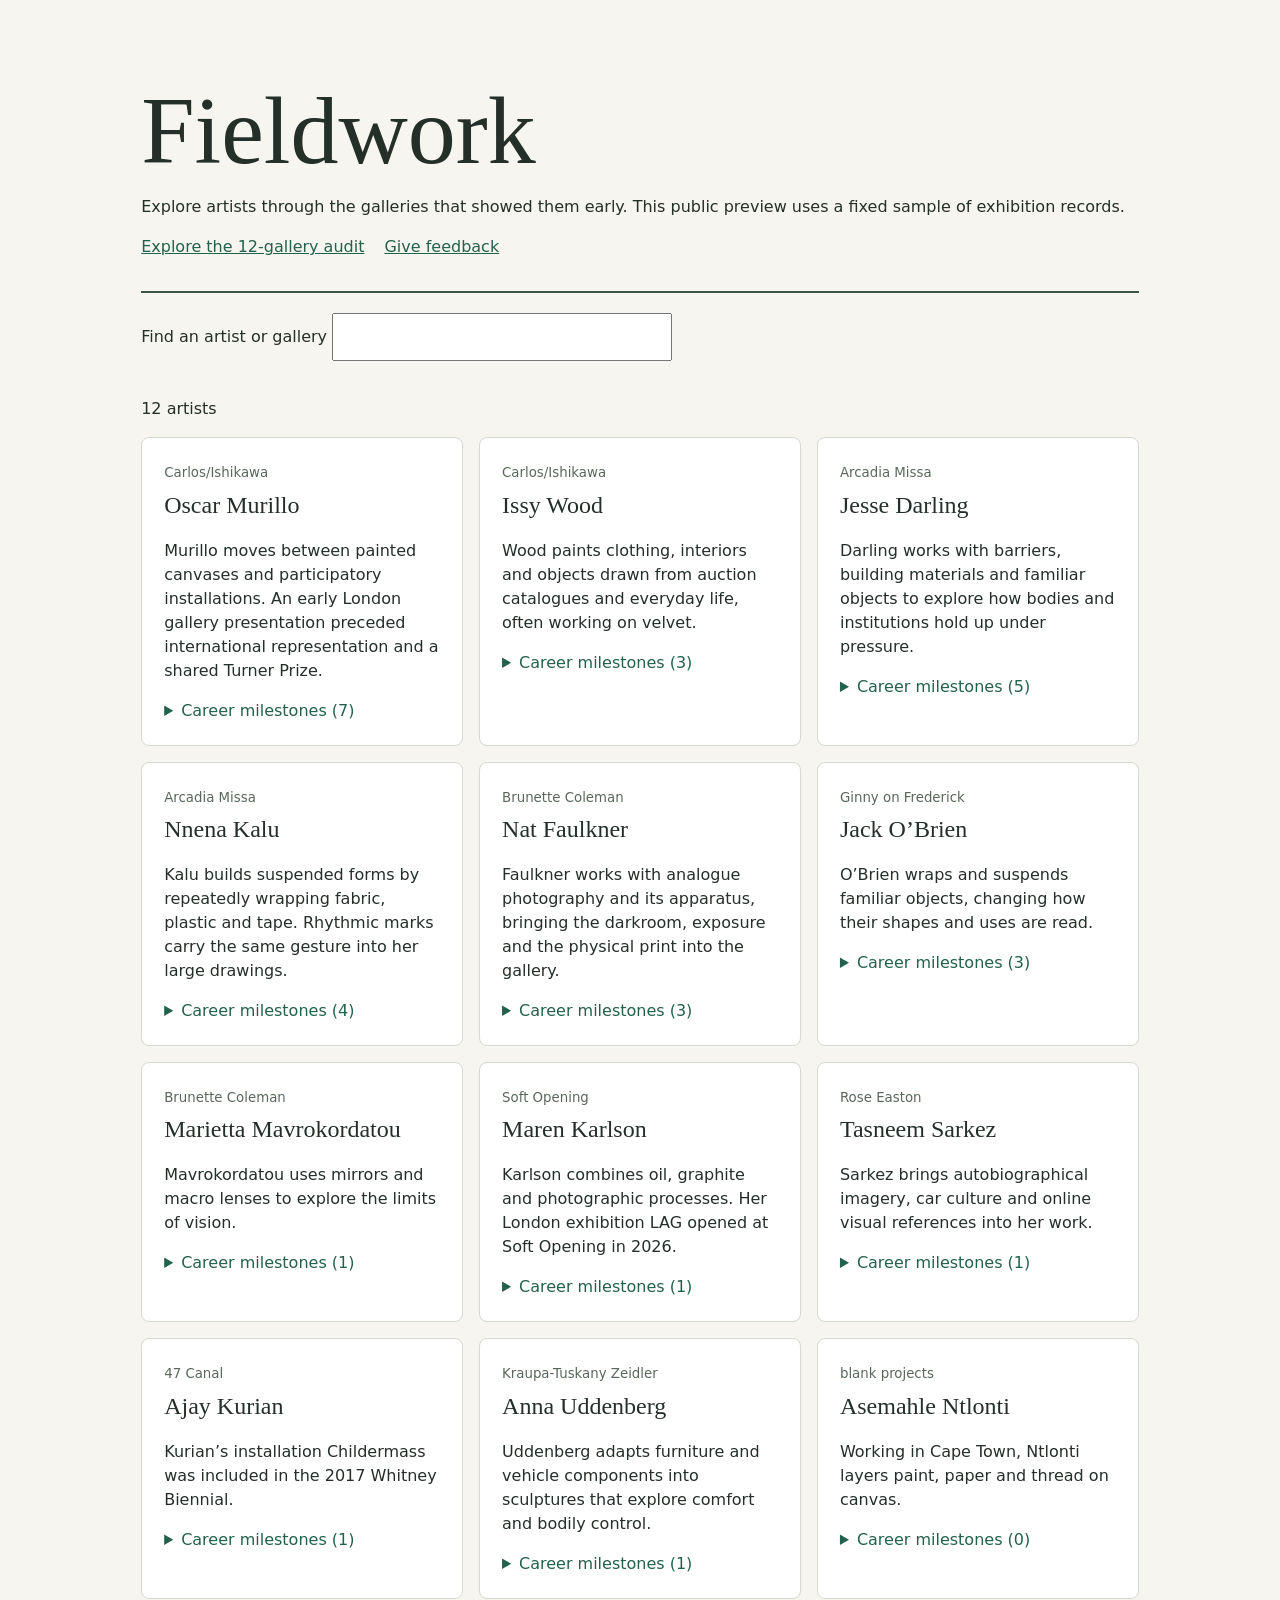
==== index.html @ 2e1e50f1 "Publish sample artist dashboard and gallery audit" ====
<!doctype html><html lang="en"><meta charset="utf-8"><meta name="viewport" content="width=device-width,initial-scale=1"><title>Fieldwork · Artist discovery preview</title><style>*{box-sizing:border-box}body{margin:0;background:#f7f5ef;color:#252f29;font:16px/1.5 system-ui}main{max-width:1100px;margin:auto;padding:4vw}header{padding:32px 0;border-bottom:2px solid #385747}h1,h2{font-family:Georgia,serif;font-weight:500}h1{font-size:clamp(3rem,8vw,6rem);margin:0;line-height:1}h2{margin:.1em 0}nav{display:flex;flex-wrap:wrap;gap:20px}a,summary{color:#22614d}summary{cursor:pointer}section{display:grid;grid-template-columns:repeat(auto-fit,minmax(min(100%,290px),1fr));gap:16px}article{background:white;padding:22px;border:1px solid #d5dad1;border-radius:8px}small{color:#59685b}input{padding:10px;width:min(100%,340px);font:inherit;margin:20px 0}li{margin-bottom:8px}ul{padding-left:20px}</style><main><header><h1>Fieldwork</h1><p>Explore artists through the galleries that showed them early. This public preview uses a fixed sample of exhibition records.</p><nav><a href="gallery-programmes-2018-2020.html">Explore the 12-gallery audit</a><a href="https://github.com/mtjdotcom/fieldwork-demo/issues/new">Give feedback</a></nav></header><label>Find an artist or gallery <input type="search" id="query"></label><p id="count" aria-live="polite"></p><section><article><small>Carlos/Ishikawa</small><h2>Oscar Murillo</h2><p>Murillo moves between painted canvases and participatory installations. An early London gallery presentation preceded international representation and a shared Turner Prize.</p><details><summary>Career milestones (7)</summary><ul><li>2011 · <a href="https://www.carlosishikawa.com/artists/oscarmurillo/">An early show at Carlos/Ishikawa</a></li><li>2013-09 · <a href="https://www.davidzwirner.com/exhibitions/2014/mercantile-novel/press-release">Joins David Zwirner</a></li><li>2013-09-20 · <a href="https://www.southlondongallery.org/exhibitions/oscar-murillo/">Solo exhibition at South London Gallery</a></li><li>2014-04-24 · <a href="https://www.davidzwirner.com/exhibitions/2014/mercantile-novel/press-release">A Mercantile Novel</a></li><li>2019 · <a href="https://www.davidzwirner.com/artists/oscar-murillo">Shares the Turner Prize</a></li><li>2024-07-20 · <a href="https://www.davidzwirner.com/artists/oscar-murillo">The flooded garden at Tate Modern</a></li><li>2026-10-19 · <a href="https://www.davidzwirner.com/exhibitions/2026/oscar-murillo-unfinished-thinking-paintings-and-social-maps">Unfinished thinking opens in Paris</a></li></ul></details></article><article><small>Carlos/Ishikawa</small><h2>Issy Wood</h2><p>Wood paints clothing, interiors and objects drawn from auction catalogues and everyday life, often working on velvet.</p><details><summary>Career milestones (3)</summary><ul><li>2017-11-16 · <a href="https://www.carlosishikawa.com/artists/issywood/">When You I Feel</a></li><li>2019-06-29 · <a href="https://goldsmithscca.art/exhibition/issy-wood/">All The Rage at Goldsmiths CCA</a></li><li>2023-10-18 · <a href="https://www.lafayetteanticipations.com/en/exposition/issy-wood">Study For No at Lafayette Anticipations</a></li></ul></details></article><article><small>Arcadia Missa</small><h2>Jesse Darling</h2><p>Darling works with barriers, building materials and familiar objects to explore how bodies and institutions hold up under pressure.</p><details><summary>Career milestones (5)</summary><ul><li>2012 · <a href="https://arcadiamissa.com/jesse-darling/">Stockholm Syndrome and Other System Failures</a></li><li>2016 · <a href="https://arcadiamissa.com/jesse-darling/">The Great Near</a></li><li>2018 · <a href="https://arcadiamissa.com/jesse-darling/">The Ballad of Saint Jerome at Tate Britain</a></li><li>2023-12-05 · <a href="https://www.tate.org.uk/press/press-releases/turner-prize-2023-winner">Wins the Turner Prize</a></li><li>2024-09-07 · <a href="https://arcadiamissa.com/jesse-darling-on-our-knees/">On Our Knees</a></li></ul></details></article><article><small>Arcadia Missa</small><h2>Nnena Kalu</h2><p>Kalu builds suspended forms by repeatedly wrapping fabric, plastic and tape. Rhythmic marks carry the same gesture into her large drawings.</p><details><summary>Career milestones (4)</summary><ul><li>2024-04-25 · <a href="https://actionspace.org/exhibition/nnena-kalu-nnena-kalu-at-arcadia-missa/">First London commercial solo show</a></li><li>2024-09-08 · <a href="https://www.tate.org.uk/press/press-releases/nnena-kalu-wins-turner-prize-2025">Hanging sculptures at Manifesta 15</a></li><li>2025-05-08 · <a href="https://actionspace.org/news/nnena-kalu-is-represented-by-arcadia-missa-gallery/">Arcadia Missa announces representation</a></li><li>2025-12-09 · <a href="https://www.tate.org.uk/press/press-releases/nnena-kalu-wins-turner-prize-2025">Wins the Turner Prize</a></li></ul></details></article><article><small>Brunette Coleman</small><h2>Nat Faulkner</h2><p>Faulkner works with analogue photography and its apparatus, bringing the darkroom, exposure and the physical print into the gallery.</p><details><summary>Career milestones (3)</summary><ul><li>2024-07-13 · <a href="https://www.brunettecoleman.com/exhibitions/past">Albedo at Brunette Coleman</a></li><li>2024-10-09 · <a href="https://www.frieze.com/article/nat-faulkner-camden-art-centre-emerging-artist-prize-frieze-london-2024">Camden Art Centre Emerging Artist Prize</a></li><li>2026-01-16 · <a href="https://camdenartcentre.org/whats-on/nat-faulkner">Strong water at Camden Art Centre</a></li></ul></details></article><article><small>Ginny on Frederick</small><h2>Jack O’Brien</h2><p>O’Brien wraps and suspends familiar objects, changing how their shapes and uses are read.</p><details><summary>Career milestones (3)</summary><ul><li>2021 · <a href="https://camdenartcentre.org/whats-on/jack-obrien">Waiting For The Sun To Kill Me</a></li><li>2023-10-11 · <a href="https://www.frieze.com/article/jack-obrien-wins-2023-camden-art-centre-emerging-artist-prize-frieze-london">Camden Art Centre Emerging Artist Prize</a></li><li>2024-10-04 · <a href="https://camdenartcentre.org/whats-on/jack-obrien">The Reward at Camden Art Centre</a></li></ul></details></article><article><small>Brunette Coleman</small><h2>Marietta Mavrokordatou</h2><p>Mavrokordatou uses mirrors and macro lenses to explore the limits of vision.</p><details><summary>Career milestones (1)</summary><ul><li>2026-09-25 · <a href="https://www.brunettecoleman.com/artists/marietta-mavrokordatou">Trip at Brunette Coleman</a></li></ul></details></article><article><small>Soft Opening</small><h2>Maren Karlson</h2><p>Karlson combines oil, graphite and photographic processes. Her London exhibition LAG opened at Soft Opening in 2026.</p><details><summary>Career milestones (1)</summary><ul><li>2026-09-11 · <a href="https://softopening.london/exhibitions">LAG at Soft Opening</a></li></ul></details></article><article><small>Rose Easton</small><h2>Tasneem Sarkez</h2><p>Sarkez brings autobiographical imagery, car culture and online visual references into her work.</p><details><summary>Career milestones (1)</summary><ul><li>2025 · <a href="https://www.roseeaston.com/artists/tasneem-sarkez">White-Knuckle in London</a></li></ul></details></article><article><small>47 Canal</small><h2>Ajay Kurian</h2><p>Kurian’s installation Childermass was included in the 2017 Whitney Biennial.</p><details><summary>Career milestones (1)</summary><ul><li>2017-03-17 · <a href="https://whitney.org/exhibitions/2017-biennial">Childermass at the Whitney Biennial</a></li></ul></details></article><article><small>Kraupa-Tuskany Zeidler</small><h2>Anna Uddenberg</h2><p>Uddenberg adapts furniture and vehicle components into sculptures that explore comfort and bodily control.</p><details><summary>Career milestones (1)</summary><ul><li>2021-04-30 · <a href="https://www.k-t-z.com/artists/39-anna-uddenberg/">BIG BABY in Berlin</a></li></ul></details></article><article><small>blank projects</small><h2>Asemahle Ntlonti</h2><p>Working in Cape Town, Ntlonti layers paint, paper and thread on canvas.</p><details><summary>Career milestones (0)</summary><ul></ul></details></article></section></main><script>const query=document.querySelector('#query');function filter(){let n=0;for(const card of document.querySelectorAll('article')){card.hidden=![...card.querySelectorAll('small,h2')].some(x=>x.textContent.toLowerCase().includes(query.value.trim().toLowerCase()));if(!card.hidden)n++}document.querySelector('#count').textContent=n+' artists'}query.oninput=filter;filter()</script></html>
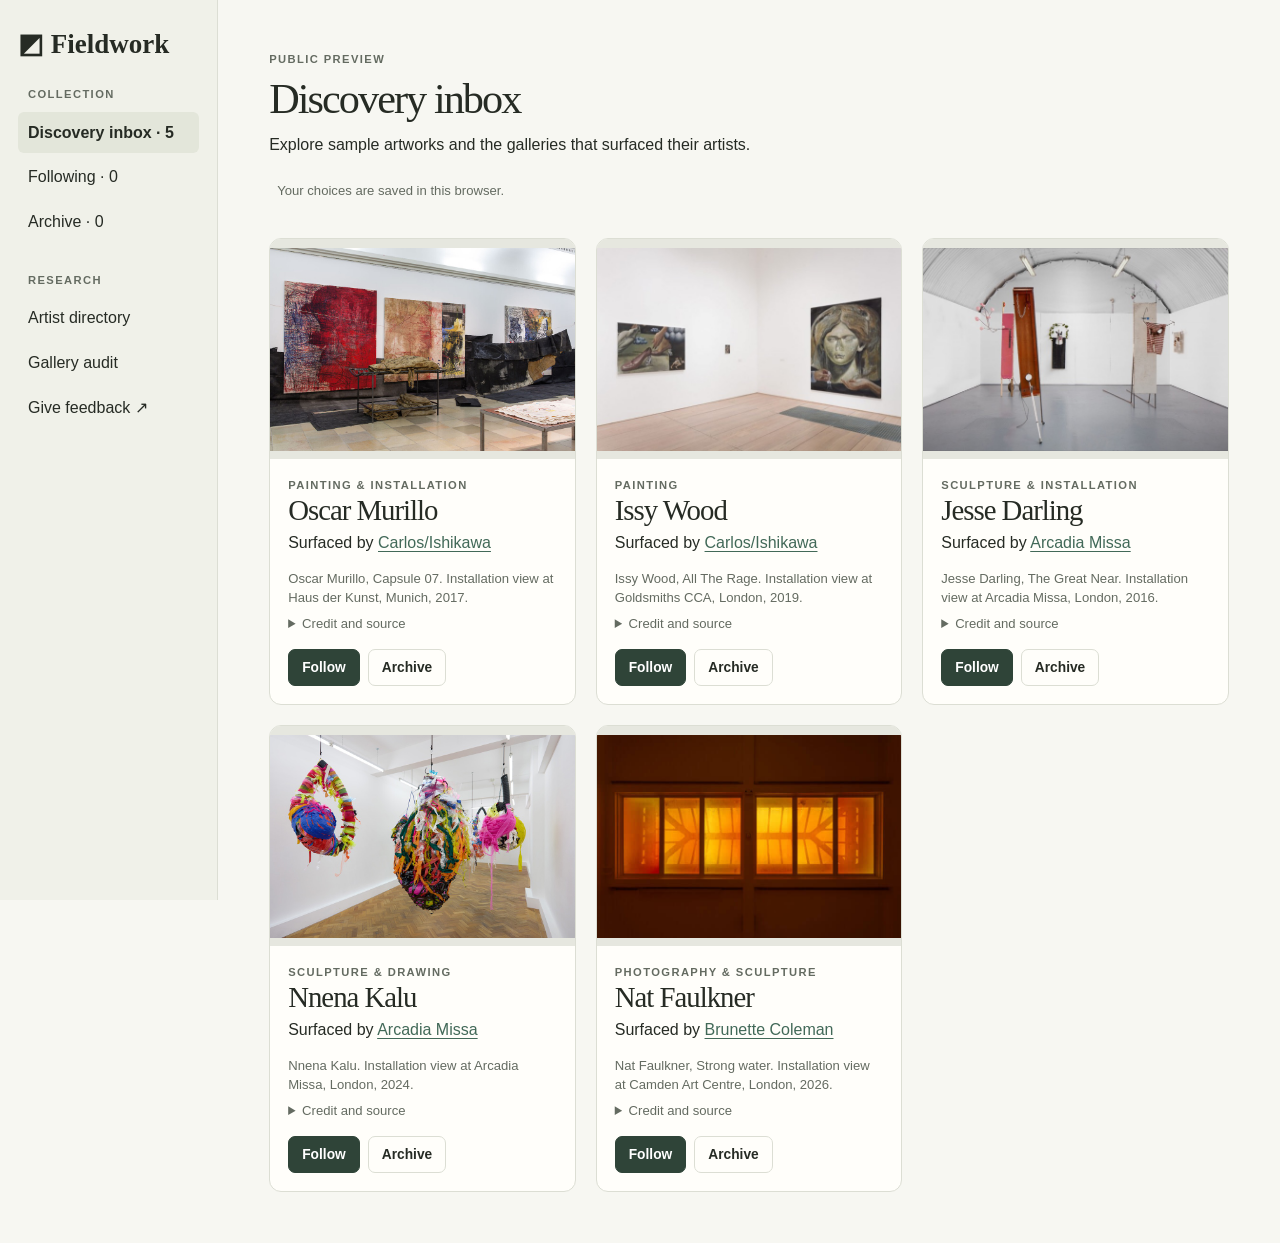
==== commit f4a906ac: "Add artwork discovery inbox with browser-local follow and archive" ====
--- a/index.html
+++ b/index.html
@@ -1 +1 @@
-<!doctype html><html lang="en"><meta charset="utf-8"><meta name="viewport" content="width=device-width,initial-scale=1"><title>Fieldwork · Artist discovery preview</title><style>*{box-sizing:border-box}body{margin:0;background:#f7f5ef;color:#252f29;font:16px/1.5 system-ui}main{max-width:1100px;margin:auto;padding:4vw}header{padding:32px 0;border-bottom:2px solid #385747}h1,h2{font-family:Georgia,serif;font-weight:500}h1{font-size:clamp(3rem,8vw,6rem);margin:0;line-height:1}h2{margin:.1em 0}nav{display:flex;flex-wrap:wrap;gap:20px}a,summary{color:#22614d}summary{cursor:pointer}section{display:grid;grid-template-columns:repeat(auto-fit,minmax(min(100%,290px),1fr));gap:16px}article{background:white;padding:22px;border:1px solid #d5dad1;border-radius:8px}small{color:#59685b}input{padding:10px;width:min(100%,340px);font:inherit;margin:20px 0}li{margin-bottom:8px}ul{padding-left:20px}</style><main><header><h1>Fieldwork</h1><p>Explore artists through the galleries that showed them early. This public preview uses a fixed sample of exhibition records.</p><nav><a href="gallery-programmes-2018-2020.html">Explore the 12-gallery audit</a><a href="https://github.com/mtjdotcom/fieldwork-demo/issues/new">Give feedback</a></nav></header><label>Find an artist or gallery <input type="search" id="query"></label><p id="count" aria-live="polite"></p><section><article><small>Carlos/Ishikawa</small><h2>Oscar Murillo</h2><p>Murillo moves between painted canvases and participatory installations. An early London gallery presentation preceded international representation and a shared Turner Prize.</p><details><summary>Career milestones (7)</summary><ul><li>2011 · <a href="https://www.carlosishikawa.com/artists/oscarmurillo/">An early show at Carlos/Ishikawa</a></li><li>2013-09 · <a href="https://www.davidzwirner.com/exhibitions/2014/mercantile-novel/press-release">Joins David Zwirner</a></li><li>2013-09-20 · <a href="https://www.southlondongallery.org/exhibitions/oscar-murillo/">Solo exhibition at South London Gallery</a></li><li>2014-04-24 · <a href="https://www.davidzwirner.com/exhibitions/2014/mercantile-novel/press-release">A Mercantile Novel</a></li><li>2019 · <a href="https://www.davidzwirner.com/artists/oscar-murillo">Shares the Turner Prize</a></li><li>2024-07-20 · <a href="https://www.davidzwirner.com/artists/oscar-murillo">The flooded garden at Tate Modern</a></li><li>2026-10-19 · <a href="https://www.davidzwirner.com/exhibitions/2026/oscar-murillo-unfinished-thinking-paintings-and-social-maps">Unfinished thinking opens in Paris</a></li></ul></details></article><article><small>Carlos/Ishikawa</small><h2>Issy Wood</h2><p>Wood paints clothing, interiors and objects drawn from auction catalogues and everyday life, often working on velvet.</p><details><summary>Career milestones (3)</summary><ul><li>2017-11-16 · <a href="https://www.carlosishikawa.com/artists/issywood/">When You I Feel</a></li><li>2019-06-29 · <a href="https://goldsmithscca.art/exhibition/issy-wood/">All The Rage at Goldsmiths CCA</a></li><li>2023-10-18 · <a href="https://www.lafayetteanticipations.com/en/exposition/issy-wood">Study For No at Lafayette Anticipations</a></li></ul></details></article><article><small>Arcadia Missa</small><h2>Jesse Darling</h2><p>Darling works with barriers, building materials and familiar objects to explore how bodies and institutions hold up under pressure.</p><details><summary>Career milestones (5)</summary><ul><li>2012 · <a href="https://arcadiamissa.com/jesse-darling/">Stockholm Syndrome and Other System Failures</a></li><li>2016 · <a href="https://arcadiamissa.com/jesse-darling/">The Great Near</a></li><li>2018 · <a href="https://arcadiamissa.com/jesse-darling/">The Ballad of Saint Jerome at Tate Britain</a></li><li>2023-12-05 · <a href="https://www.tate.org.uk/press/press-releases/turner-prize-2023-winner">Wins the Turner Prize</a></li><li>2024-09-07 · <a href="https://arcadiamissa.com/jesse-darling-on-our-knees/">On Our Knees</a></li></ul></details></article><article><small>Arcadia Missa</small><h2>Nnena Kalu</h2><p>Kalu builds suspended forms by repeatedly wrapping fabric, plastic and tape. Rhythmic marks carry the same gesture into her large drawings.</p><details><summary>Career milestones (4)</summary><ul><li>2024-04-25 · <a href="https://actionspace.org/exhibition/nnena-kalu-nnena-kalu-at-arcadia-missa/">First London commercial solo show</a></li><li>2024-09-08 · <a href="https://www.tate.org.uk/press/press-releases/nnena-kalu-wins-turner-prize-2025">Hanging sculptures at Manifesta 15</a></li><li>2025-05-08 · <a href="https://actionspace.org/news/nnena-kalu-is-represented-by-arcadia-missa-gallery/">Arcadia Missa announces representation</a></li><li>2025-12-09 · <a href="https://www.tate.org.uk/press/press-releases/nnena-kalu-wins-turner-prize-2025">Wins the Turner Prize</a></li></ul></details></article><article><small>Brunette Coleman</small><h2>Nat Faulkner</h2><p>Faulkner works with analogue photography and its apparatus, bringing the darkroom, exposure and the physical print into the gallery.</p><details><summary>Career milestones (3)</summary><ul><li>2024-07-13 · <a href="https://www.brunettecoleman.com/exhibitions/past">Albedo at Brunette Coleman</a></li><li>2024-10-09 · <a href="https://www.frieze.com/article/nat-faulkner-camden-art-centre-emerging-artist-prize-frieze-london-2024">Camden Art Centre Emerging Artist Prize</a></li><li>2026-01-16 · <a href="https://camdenartcentre.org/whats-on/nat-faulkner">Strong water at Camden Art Centre</a></li></ul></details></article><article><small>Ginny on Frederick</small><h2>Jack O’Brien</h2><p>O’Brien wraps and suspends familiar objects, changing how their shapes and uses are read.</p><details><summary>Career milestones (3)</summary><ul><li>2021 · <a href="https://camdenartcentre.org/whats-on/jack-obrien">Waiting For The Sun To Kill Me</a></li><li>2023-10-11 · <a href="https://www.frieze.com/article/jack-obrien-wins-2023-camden-art-centre-emerging-artist-prize-frieze-london">Camden Art Centre Emerging Artist Prize</a></li><li>2024-10-04 · <a href="https://camdenartcentre.org/whats-on/jack-obrien">The Reward at Camden Art Centre</a></li></ul></details></article><article><small>Brunette Coleman</small><h2>Marietta Mavrokordatou</h2><p>Mavrokordatou uses mirrors and macro lenses to explore the limits of vision.</p><details><summary>Career milestones (1)</summary><ul><li>2026-09-25 · <a href="https://www.brunettecoleman.com/artists/marietta-mavrokordatou">Trip at Brunette Coleman</a></li></ul></details></article><article><small>Soft Opening</small><h2>Maren Karlson</h2><p>Karlson combines oil, graphite and photographic processes. Her London exhibition LAG opened at Soft Opening in 2026.</p><details><summary>Career milestones (1)</summary><ul><li>2026-09-11 · <a href="https://softopening.london/exhibitions">LAG at Soft Opening</a></li></ul></details></article><article><small>Rose Easton</small><h2>Tasneem Sarkez</h2><p>Sarkez brings autobiographical imagery, car culture and online visual references into her work.</p><details><summary>Career milestones (1)</summary><ul><li>2025 · <a href="https://www.roseeaston.com/artists/tasneem-sarkez">White-Knuckle in London</a></li></ul></details></article><article><small>47 Canal</small><h2>Ajay Kurian</h2><p>Kurian’s installation Childermass was included in the 2017 Whitney Biennial.</p><details><summary>Career milestones (1)</summary><ul><li>2017-03-17 · <a href="https://whitney.org/exhibitions/2017-biennial">Childermass at the Whitney Biennial</a></li></ul></details></article><article><small>Kraupa-Tuskany Zeidler</small><h2>Anna Uddenberg</h2><p>Uddenberg adapts furniture and vehicle components into sculptures that explore comfort and bodily control.</p><details><summary>Career milestones (1)</summary><ul><li>2021-04-30 · <a href="https://www.k-t-z.com/artists/39-anna-uddenberg/">BIG BABY in Berlin</a></li></ul></details></article><article><small>blank projects</small><h2>Asemahle Ntlonti</h2><p>Working in Cape Town, Ntlonti layers paint, paper and thread on canvas.</p><details><summary>Career milestones (0)</summary><ul></ul></details></article></section></main><script>const query=document.querySelector('#query');function filter(){let n=0;for(const card of document.querySelectorAll('article')){card.hidden=![...card.querySelectorAll('small,h2')].some(x=>x.textContent.toLowerCase().includes(query.value.trim().toLowerCase()));if(!card.hidden)n++}document.querySelector('#count').textContent=n+' artists'}query.oninput=filter;filter()</script></html>+<!doctype html><html lang="en"><head><meta charset="utf-8"><meta name="viewport" content="width=device-width,initial-scale=1"><title>Discovery inbox · Fieldwork</title><link rel="stylesheet" href="fieldwork.css"><link rel="stylesheet" href="demo.css"><script defer src="demo.js"></script></head><body><a class="skip" href="#main">Skip to inbox</a><aside><a class="logo" href="./">◩ Fieldwork</a><nav aria-label="Workspace"><p class="eyebrow">Collection</p><button data-view="inbox">Discovery inbox</button><button data-view="following">Following</button><button data-view="archive">Archive</button><p class="eyebrow">Research</p><a href="artists.html">Artist directory</a><a href="gallery-programmes-2018-2020.html">Gallery audit</a><a href="https://github.com/mtjdotcom/fieldwork-demo/issues/new">Give feedback ↗</a></nav></aside><main id="main"><p class="eyebrow">Public preview</p><h1>Discovery inbox</h1><p id="intro"></p><p class="local">Your choices are saved in this browser.</p><div role="status" id="notice"></div><section class="samples" aria-label="Artists"><article class="sample panel" data-id="oscar-murillo"><a class="art" href="https://www.carlosishikawa.com/artists/oscarmurillo/"><img src="./images/oscar-murillo.jpg" alt="Oscar Murillo, Capsule 07. Installation view at Haus der Kunst, Munich, 2017."></a><div class="info"><p class="eyebrow">Painting &amp; installation</p><h2>Oscar Murillo</h2><p class="from">Surfaced by <a href="https://www.carlosishikawa.com/">Carlos/Ishikawa</a></p><p class="caption">Oscar Murillo, Capsule 07. Installation view at Haus der Kunst, Munich, 2017.</p><details><summary>Credit and source</summary><small>Photograph by Maximilian Geuter, via Carlos/Ishikawa. <a href="https://www.carlosishikawa.com/artists/oscarmurillo/">View source</a></small></details><div class="choices"></div></div></article><article class="sample panel" data-id="issy-wood"><a class="art" href="https://goldsmithscca.art/exhibition/issy-wood/"><img src="./images/issy-wood.jpg" alt="Issy Wood, All The Rage. Installation view at Goldsmiths CCA, London, 2019."></a><div class="info"><p class="eyebrow">Painting</p><h2>Issy Wood</h2><p class="from">Surfaced by <a href="https://www.carlosishikawa.com/">Carlos/Ishikawa</a></p><p class="caption">Issy Wood, All The Rage. Installation view at Goldsmiths CCA, London, 2019.</p><details><summary>Credit and source</summary><small>Photograph © Mark Blower. Courtesy of the artist and Carlos/Ishikawa, London. <a href="https://goldsmithscca.art/exhibition/issy-wood/">View source</a></small></details><div class="choices"></div></div></article><article class="sample panel" data-id="jesse-darling"><a class="art" href="https://arcadiamissa.com/the-great-near/"><img src="./images/jesse-darling.jpg" alt="Jesse Darling, The Great Near. Installation view at Arcadia Missa, London, 2016."></a><div class="info"><p class="eyebrow">Sculpture &amp; installation</p><h2>Jesse Darling</h2><p class="from">Surfaced by <a href="https://arcadiamissa.com/">Arcadia Missa</a></p><p class="caption">Jesse Darling, The Great Near. Installation view at Arcadia Missa, London, 2016.</p><details><summary>Credit and source</summary><small>Image from the Arcadia Missa exhibition archive. <a href="https://arcadiamissa.com/the-great-near/">View source</a></small></details><div class="choices"></div></div></article><article class="sample panel" data-id="nnena-kalu"><a class="art" href="https://actionspace.org/exhibition/nnena-kalu-nnena-kalu-at-arcadia-missa/"><img src="./images/nnena-kalu.jpg" alt="Nnena Kalu. Installation view at Arcadia Missa, London, 2024."></a><div class="info"><p class="eyebrow">Sculpture &amp; drawing</p><h2>Nnena Kalu</h2><p class="from">Surfaced by <a href="https://arcadiamissa.com/">Arcadia Missa</a></p><p class="caption">Nnena Kalu. Installation view at Arcadia Missa, London, 2024.</p><details><summary>Credit and source</summary><small>Photograph by Tom Carter. Courtesy of the artist, ActionSpace and Arcadia Missa, London. <a href="https://actionspace.org/exhibition/nnena-kalu-nnena-kalu-at-arcadia-missa/">View source</a></small></details><div class="choices"></div></div></article><article class="sample panel" data-id="nat-faulkner"><a class="art" href="https://camdenartcentre.org/whats-on/nat-faulkner"><img src="./images/nat-faulkner.jpg" alt="Nat Faulkner, Strong water. Installation view at Camden Art Centre, London, 2026."></a><div class="info"><p class="eyebrow">Photography &amp; sculpture</p><h2>Nat Faulkner</h2><p class="from">Surfaced by <a href="https://www.brunettecoleman.com/">Brunette Coleman</a></p><p class="caption">Nat Faulkner, Strong water. Installation view at Camden Art Centre, London, 2026.</p><details><summary>Credit and source</summary><small>Photograph by Rob Harris, via Camden Art Centre. <a href="https://camdenartcentre.org/whats-on/nat-faulkner">View source</a></small></details><div class="choices"></div></div></article></section><p id="empty" hidden></p></main></body></html>
--- a/fieldwork.css
+++ b/fieldwork.css
@@ -0,0 +1,1528 @@
+:root {
+  --paper: #f7f7f2;
+  --panel: #fffefa;
+  --ink: #262b24;
+  --muted: #646b61;
+  --line: #dcded4;
+  --accent: #b34e31;
+  --accent-light: #f6e8de;
+  --green: #426958;
+  --serif: "Instrument Serif", "Iowan Old Style", Baskerville, Georgia, serif;
+  --sans:
+    "DM Sans", -apple-system, BlinkMacSystemFont, "Segoe UI", Arial, sans-serif;
+  --side: 218px;
+  --radius: 12px;
+}
+* {
+  box-sizing: border-box;
+}
+body {
+  margin: 0;
+  font-family: var(--sans);
+  background: var(--paper);
+  color: var(--ink);
+  font-size: 16px;
+  line-height: 1.48;
+  -webkit-font-smoothing: antialiased;
+}
+button,
+input,
+textarea,
+select {
+  font: inherit;
+  color: inherit;
+}
+button,
+select,
+summary {
+  cursor: pointer;
+}
+button {
+  border: 0;
+  background: none;
+  padding: 0;
+}
+a {
+  color: var(--green);
+  text-underline-offset: 3px;
+}
+button:focus-visible,
+a:focus-visible,
+input:focus-visible,
+select:focus-visible,
+textarea:focus-visible,
+summary:focus-visible {
+  outline: 3px solid #ad6235;
+  outline-offset: 3px;
+}
+svg {
+  vertical-align: middle;
+  flex-shrink: 0;
+}
+h1,
+h2,
+h3,
+h4,
+p {
+  margin: 0;
+}
+h1,
+h2,
+h3 {
+  font-weight: 500;
+}
+button:disabled {
+  opacity: 0.45;
+  cursor: not-allowed;
+}
+h1,
+h2,
+.serif {
+  font-family: var(--serif);
+}
+h1 {
+  font-size: clamp(2.5rem, 3.3vw, 3.65rem);
+  line-height: 1.08;
+  letter-spacing: -0.046em;
+}
+h2 {
+  font-size: 1.8rem;
+  line-height: 1.15;
+  letter-spacing: -0.035em;
+}
+h3 {
+  font-size: 1.04rem;
+  font-weight: 650;
+}
+small,
+.small {
+  font-size: 0.81rem;
+}
+.muted,
+.sub {
+  color: var(--muted);
+}
+.eyebrow,
+.overline {
+  font-size: 0.7rem;
+  letter-spacing: 0.125em;
+  text-transform: uppercase;
+  font-weight: 720;
+  color: var(--muted);
+}
+.icon {
+  width: 1.14em;
+  height: 1.14em;
+}
+.skip {
+  position: fixed;
+  left: -1000px;
+  top: 0;
+  z-index: 50;
+  background: white;
+  padding: 12px;
+}
+.skip:focus {
+  left: 0;
+}
+.loading {
+  padding: 15vh 15vw;
+  font-family: var(--serif);
+  font-size: 2rem;
+}
+.sidebar {
+  position: fixed;
+  inset: 0 auto 0 0;
+  width: var(--side);
+  background: #f0f1e9;
+  border-right: 1px solid var(--line);
+  display: flex;
+  flex-direction: column;
+  padding: 0 16px 15px;
+  z-index: 12;
+}
+.brand {
+  height: 88px;
+  display: flex;
+  align-items: center;
+  gap: 10px;
+  padding: 0 11px;
+  color: #252c24;
+  text-decoration: none;
+}
+.brand b {
+  font: 600 2rem/1 var(--serif);
+  letter-spacing: -0.085em;
+}
+.brand-art {
+  width: 33px;
+  height: 35px;
+  color: var(--accent);
+}
+.navset {
+  display: grid;
+  gap: 3px;
+  margin-bottom: 25px;
+}
+.nav-head {
+  font-size: 0.65rem;
+  letter-spacing: 0.15em;
+  font-weight: 700;
+  text-transform: uppercase;
+  color: #70766b;
+  margin: 13px 12px 8px;
+}
+.navitem {
+  width: 100%;
+  padding: 10px 12px;
+  border-radius: 7px;
+  display: flex;
+  align-items: center;
+  gap: 10px;
+  text-align: left;
+  font-size: 0.888rem;
+  font-weight: 530;
+  color: #525a50;
+  line-height: 1.4;
+}
+.navitem:hover {
+  background: #e6e9df;
+}
+.navitem.active {
+  background: #dce3d5;
+  color: #263f2f;
+  font-weight: 680;
+}
+.navitem .count {
+  font-size: 0.71rem;
+  min-width: 20px;
+  background: #e4e6db;
+  border-radius: 5px;
+  margin-left: auto;
+  text-align: center;
+  padding: 0 4px;
+}
+.side-bottom {
+  margin-top: auto;
+}
+.planbtn {
+  border: 1px solid #cfd5c7;
+  border-radius: 9px;
+  width: 100%;
+  background: #f7f8f1;
+  padding: 13px 14px;
+  display: grid;
+  grid-template-columns: 1fr auto;
+  align-items: center;
+  text-align: left;
+}
+.planbtn small {
+  font-size: 0.73rem;
+  color: var(--muted);
+  grid-column: 1/-1;
+}
+.planbtn strong {
+  font-weight: 630;
+  font-size: 0.95rem;
+}
+.planbtn:hover {
+  border-color: var(--green);
+}
+.local {
+  display: flex;
+  align-items: center;
+  gap: 9px;
+  font-size: 0.79rem;
+  color: var(--muted);
+  padding: 19px 8px 0;
+}
+.dot {
+  display: inline-block;
+  width: 7px;
+  height: 7px;
+  border-radius: 50%;
+  background: #598463;
+  flex-shrink: 0;
+}
+.local svg {
+  margin-left: auto;
+}
+.shell {
+  margin-left: var(--side);
+  min-height: 100vh;
+}
+.topbar {
+  height: 62px;
+  border-bottom: 1px solid var(--line);
+  display: flex;
+  align-items: center;
+  justify-content: space-between;
+  padding: 0 clamp(22px, 3.2vw, 52px);
+  background: #fafbf6;
+}
+.crumb,
+.topright,
+.row,
+.inline {
+  display: flex;
+  align-items: center;
+  gap: 10px;
+}
+.crumb {
+  font-size: 0.82rem;
+  color: var(--muted);
+}
+.crumb b {
+  color: var(--ink);
+  font-weight: 570;
+}
+.crumb .slash {
+  opacity: 0.55;
+}
+.search-trigger {
+  display: flex;
+  align-items: center;
+  gap: 8px;
+  font-size: 0.8rem;
+  color: var(--muted);
+  background: var(--panel);
+  border: 1px solid var(--line);
+  border-radius: 7px;
+  padding: 6px 9px;
+}
+.search-trigger kbd {
+  font: inherit;
+  font-size: 0.67rem;
+  border: 1px solid var(--line);
+  border-radius: 3px;
+  padding: 0 4px;
+  margin-left: 20px;
+}
+.mobile-menu {
+  display: none;
+}
+.page {
+  max-width: 1690px;
+  margin: 0 auto;
+  padding: 30px clamp(22px, 3.2vw, 52px) 60px;
+}
+.pagehead {
+  display: flex;
+  justify-content: space-between;
+  gap: 20px;
+  align-items: center;
+  margin-bottom: 23px;
+}
+.pagehead p {
+  margin-top: 7px;
+  color: var(--muted);
+  font-size: 0.94rem;
+}
+.pagehead .overline {
+  margin-bottom: 9px;
+  color: var(--accent);
+}
+.btn,
+.icon-btn {
+  display: inline-flex;
+  align-items: center;
+  justify-content: center;
+  gap: 7px;
+  border: 1px solid var(--line);
+  border-radius: 7px;
+  padding: 8px 13px;
+  font-size: 0.86rem;
+  line-height: 1.4;
+  font-weight: 590;
+  white-space: nowrap;
+  background: var(--panel);
+  text-decoration: none;
+  color: var(--ink);
+}
+.btn:hover,
+.icon-btn:hover {
+  border-color: #9aa593;
+  background: #f2f3eb;
+}
+.btn.primary {
+  background: #2f4438;
+  color: white;
+  border-color: #2f4438;
+}
+.btn.primary:hover {
+  background: #21382a;
+}
+.btn.sm {
+  padding: 5px 9px;
+  font-size: 0.78rem;
+}
+.btn.flat {
+  background: none;
+}
+.icon-btn {
+  padding: 6px;
+  min-width: 32px;
+  min-height: 32px;
+  background: none;
+}
+.text-btn {
+  font-size: 0.84rem;
+  font-weight: 620;
+  color: var(--green);
+  display: inline-flex;
+  align-items: center;
+  gap: 5px;
+}
+.text-btn:hover,
+.name-btn:hover {
+  text-decoration: underline;
+  text-underline-offset: 3px;
+}
+.stats {
+  display: grid;
+  grid-template-columns: repeat(4, minmax(0, 1fr));
+  border: 1px solid var(--line);
+  border-radius: var(--radius);
+  background: var(--panel);
+  padding: 16px 0;
+  margin-bottom: 21px;
+}
+.metric {
+  position: relative;
+  text-align: left;
+  padding: 0 18px;
+  display: grid;
+  grid-template-columns: auto 1fr;
+  align-items: center;
+  gap: 12px;
+  border-right: 1px solid var(--line);
+}
+.metric:last-child {
+  border: 0;
+}
+.metric:hover b {
+  color: var(--accent);
+}
+.stat-symbol,
+.event-symbol {
+  height: 36px;
+  width: 36px;
+  border-radius: 9px;
+  display: grid;
+  place-items: center;
+}
+.stat-symbol.clay,
+.tone-exhibition,
+.tone-market {
+  background: #f6e5da;
+  color: #a54a30;
+}
+.stat-symbol.sage,
+.tone-institution {
+  background: #e4eadc;
+  color: #4a684b;
+}
+.stat-symbol.lilac,
+.tone-representation {
+  background: #e7e4ee;
+  color: #6b5a82;
+}
+.stat-symbol.sand,
+.tone-award {
+  background: #f1e9d6;
+  color: #8e6a2b;
+}
+.metric b {
+  font-family: var(--serif);
+  font-size: 2rem;
+  line-height: 1;
+  font-weight: 500;
+  display: block;
+}
+.metric small {
+  font-size: 0.76rem;
+  color: var(--muted);
+  white-space: nowrap;
+  display: block;
+  margin-top: 2px;
+}
+.panel {
+  border: 1px solid var(--line);
+  background: var(--panel);
+  border-radius: var(--radius);
+  overflow: hidden;
+}
+.hero-grid {
+  display: grid;
+  grid-template-columns: minmax(0, 1.72fr) minmax(245px, 1fr);
+  gap: 18px;
+  margin-bottom: 25px;
+}
+.chart-panel {
+  padding: 21px 22px 13px;
+  display: flex;
+  flex-direction: column;
+}
+.panel-heading,
+.section-head,
+.spread {
+  display: flex;
+  justify-content: space-between;
+  align-items: center;
+  gap: 12px;
+}
+.section-head {
+  margin-bottom: 13px;
+}
+.panel-heading p {
+  font-size: 0.82rem;
+  margin-top: 4px;
+  color: var(--muted);
+}
+.segment {
+  border: 1px solid var(--line);
+  padding: 2px;
+  background: #f3f4ed;
+  display: inline-flex;
+  border-radius: 6px;
+  flex-shrink: 0;
+}
+.segment button {
+  font-size: 0.74rem;
+  padding: 4px 9px;
+  border-radius: 4px;
+  color: var(--muted);
+}
+.segment button.active {
+  background: var(--panel);
+  box-shadow: 0 1px 3px #273c291c;
+  color: var(--ink);
+  font-weight: 650;
+}
+.chart-box {
+  position: relative;
+  flex: 1;
+  min-height: 144px;
+  margin-top: 8px;
+}
+.chart-box > svg {
+  width: 100%;
+  height: 100%;
+  min-height: 145px;
+  display: block;
+  position: absolute;
+  inset: 0;
+  overflow: visible;
+}
+.chart-legend {
+  border-top: 1px solid var(--line);
+  margin-top: 6px;
+  padding-top: 10px;
+  display: flex;
+  flex-wrap: wrap;
+  align-items: center;
+  gap: 7px 15px;
+  min-height: 33px;
+}
+.legend-btn {
+  font-size: 0.74rem;
+  display: flex;
+  align-items: center;
+  gap: 5px;
+}
+.legend-btn i {
+  border-radius: 50%;
+  width: 8px;
+  height: 8px;
+  background: var(--series);
+}
+.legend-btn.off {
+  color: #797e75;
+}
+.legend-btn.off i {
+  background: none;
+  border: 1px solid var(--series);
+}
+.chart-manage {
+  margin-left: auto;
+  color: var(--muted);
+}
+.chart-tip {
+  position: absolute;
+  z-index: 2;
+  max-width: 240px;
+  font-size: 0.78rem;
+  padding: 7px 10px;
+  border-radius: 5px;
+  background: var(--ink);
+  color: white;
+  pointer-events: none;
+  box-shadow: 0 4px 15px #262b241c;
+}
+.chart-tip[hidden] {
+  display: none;
+}
+.focus-card {
+  position: relative;
+  min-height: 281px;
+  isolation: isolate;
+  overflow: hidden;
+  border-radius: var(--radius);
+  background: #303b31;
+  color: white;
+}
+.focus-card img {
+  position: absolute;
+  inset: 0;
+  height: 100%;
+  width: 100%;
+  object-fit: cover;
+  z-index: -2;
+}
+.focus-card:after {
+  content: "";
+  position: absolute;
+  inset: 0;
+  background: linear-gradient(
+    180deg,
+    #12201835,
+    transparent 36%,
+    #10180fcc 100%
+  );
+  z-index: -1;
+}
+.focus-label {
+  position: absolute;
+  top: 15px;
+  left: 16px;
+  display: inline-flex;
+  align-items: center;
+  gap: 6px;
+  border-radius: 5px;
+  padding: 4px 8px;
+  background: #fffffff0;
+  color: #31392c;
+  font-size: 0.69rem;
+  letter-spacing: 0.08em;
+  text-transform: uppercase;
+  font-weight: 700;
+}
+.focus-controls {
+  position: absolute;
+  right: 14px;
+  top: 15px;
+  display: flex;
+  gap: 4px;
+}
+.focus-controls button,
+.focus-info {
+  height: 27px;
+  width: 27px;
+  border-radius: 50%;
+  color: white;
+  display: grid;
+  place-items: center;
+  background: #212a25a6;
+  border: 1px solid #ffffff55;
+}
+.focus-info {
+  position: absolute;
+  right: 14px;
+  bottom: 15px;
+  background: #10180f69;
+}
+.focus-body {
+  position: absolute;
+  bottom: 19px;
+  left: 19px;
+  right: 46px;
+  text-align: left;
+  color: white;
+}
+.focus-body strong {
+  display: block;
+  font-family: var(--serif);
+  font-size: 2.2rem;
+  letter-spacing: -0.045em;
+  font-weight: 500;
+  line-height: 1.1;
+}
+.focus-body span {
+  font-size: 0.82rem;
+  opacity: 0.92;
+  display: block;
+  margin-top: 4px;
+}
+.overview-lower {
+  display: grid;
+  grid-template-columns: minmax(0, 1.72fr) minmax(245px, 1fr);
+  gap: 18px;
+}
+.section-card > header,
+.list-panel > header {
+  padding: 18px 20px 13px;
+}
+.section-card > header h2,
+.list-panel > header h2 {
+  font-size: 1.55rem;
+}
+.items {
+  list-style: none;
+  margin: 0;
+  padding: 0;
+}
+.event-row,
+.candidate-row {
+  display: flex;
+  width: 100%;
+  align-items: center;
+  gap: 11px;
+  text-align: left;
+  border-top: 1px solid var(--line);
+  padding: 12px 19px;
+}
+.event-row:hover,
+.candidate-row:hover {
+  background: #f4f5ee;
+}
+.event-symbol {
+  width: 33px;
+  height: 33px;
+  flex: none;
+  border-radius: 8px;
+}
+.event-row .copy,
+.candidate-row .copy {
+  min-width: 0;
+  flex: 1;
+}
+.event-row strong,
+.candidate-row strong {
+  font-size: 0.88rem;
+  font-weight: 620;
+  display: block;
+}
+.event-row .copy small,
+.candidate-row .copy small {
+  display: block;
+  font-size: 0.76rem;
+  color: var(--muted);
+  margin-top: 1px;
+}
+.date-meta {
+  font-size: 0.74rem;
+  white-space: nowrap;
+  color: var(--muted);
+}
+.artist-initial {
+  height: 34px;
+  width: 34px;
+  display: grid;
+  place-items: center;
+  border: 1px solid #ccd3c4;
+  border-radius: 50%;
+  background: #e8ece3;
+  font-family: var(--serif);
+  font-size: 0.97rem;
+  font-style: italic;
+  flex-shrink: 0;
+}
+.pill {
+  font-family: var(--sans);
+  font-size: 0.72rem;
+  font-weight: 600;
+  display: inline-flex;
+  align-items: center;
+  gap: 5px;
+  padding: 3px 8px;
+  border-radius: 6px;
+  background: #edf0e6;
+  color: #4d634b;
+  white-space: nowrap;
+  letter-spacing: 0;
+}
+.pill.warm {
+  background: var(--accent-light);
+  color: #93472f;
+}
+.pill.quiet {
+  background: #efefe9;
+  color: #666c60;
+}
+.pill.error,
+.pill.blocked {
+  background: #f8e7df;
+  color: #914533;
+}
+.pill.checking,
+.pill.changed {
+  background: #f4ecd6;
+  color: #785e2f;
+}
+.empty {
+  padding: 24px;
+  color: var(--muted);
+  font-size: 0.9rem;
+}
+.toolbar {
+  display: flex;
+  gap: 10px;
+  flex-wrap: wrap;
+  margin: 0 0 16px;
+  align-items: center;
+}
+.searchbox {
+  display: inline-flex;
+  align-items: center;
+  gap: 8px;
+  border: 1px solid var(--line);
+  background: var(--panel);
+  border-radius: 7px;
+  padding: 0 10px;
+  color: var(--muted);
+}
+.searchbox input {
+  background: none;
+  border: 0;
+  outline: none;
+  min-width: 120px;
+  width: 100%;
+  padding: 8px 0;
+}
+.toolbar input,
+.toolbar select {
+  font-size: 0.85rem;
+}
+.toolbar select,
+select.control {
+  border: 1px solid var(--line);
+  background: var(--panel);
+  border-radius: 7px;
+  padding: 8px 28px 8px 10px;
+}
+.result-count {
+  font-size: 0.81rem;
+  color: var(--muted);
+  margin-left: auto;
+}
+.table-wrap {
+  overflow: auto;
+}
+.data-table {
+  border-collapse: collapse;
+  width: 100%;
+  text-align: left;
+  font-size: 0.88rem;
+}
+.data-table th {
+  font-size: 0.68rem;
+  font-weight: 650;
+  color: var(--muted);
+  letter-spacing: 0.08em;
+  text-transform: uppercase;
+  background: #f3f4ed;
+}
+.data-table th,
+.data-table td {
+  padding: 12px 16px;
+  border-bottom: 1px solid var(--line);
+}
+.data-table tbody tr:last-child td {
+  border: 0;
+}
+.name-btn {
+  font-weight: 650;
+  text-align: left;
+}
+.arow {
+  display: flex;
+  align-items: center;
+  gap: 11px;
+}
+.thumb {
+  width: 47px;
+  height: 44px;
+  object-fit: cover;
+  border-radius: 6px;
+}
+.cell-sub {
+  display: block;
+  color: var(--muted);
+  font-size: 0.77rem;
+}
+.grid-cards {
+  display: grid;
+  grid-template-columns: repeat(auto-fit, minmax(min(255px, 100%), 1fr));
+  gap: 14px;
+}
+.gallery-card {
+  padding: 19px;
+  display: flex;
+  flex-direction: column;
+  gap: 13px;
+}
+.gallery-card h3 {
+  font: 500 1.55rem/1.16 var(--serif);
+  letter-spacing: -0.035em;
+}
+.gallery-card p {
+  font-size: 0.87rem;
+}
+.gallery-card footer {
+  display: flex;
+  align-items: center;
+  justify-content: space-between;
+  gap: 9px;
+  border-top: 1px solid var(--line);
+  padding-top: 11px;
+  margin-top: auto;
+  font-size: 0.78rem;
+  color: var(--muted);
+}
+.loc {
+  display: flex;
+  align-items: center;
+  gap: 4px;
+  font-size: 0.79rem;
+  color: var(--muted);
+}
+.gallery-title {
+  text-align: left;
+}
+.gt-card-stat {
+  color: var(--green);
+  font-variant-numeric: tabular-nums;
+}
+.gt-panel .gt-metrics {
+  display: grid;
+  grid-template-columns: repeat(3, minmax(0, 1fr));
+  gap: 12px;
+  padding: 14px 0;
+  margin: 9px 0;
+  border-block: 1px solid var(--line);
+}
+.gt-metrics dt,
+.gt-metrics small {
+  display: block;
+  color: var(--muted);
+  font-size: .85rem;
+}
+.gt-metrics dd {
+  margin: 3px 0;
+  font: 500 1.55rem var(--serif);
+  color: var(--green);
+}
+.gt-evidence-heading, .gt-method h3 {
+  margin: 18px 0 8px;
+}
+.gt-method p + p, .gt-panel p + p {
+  margin-top: 8px;
+}
+.gt-rule-table {
+  width: 100%;
+  border-collapse: collapse;
+  margin: 10px 0;
+  font-size: .9rem;
+}
+.gt-rule-table caption, .gt-rule-table th, .gt-rule-table td {
+  text-align: left;
+  vertical-align: top;
+  padding: 7px 8px 7px 0;
+}
+.gt-rule-table th, .gt-rule-table td {
+  border-bottom: 1px solid var(--line);
+}
+.gt-rule-table caption {
+  color: var(--muted);
+}
+.gt-year, .gt-missing {
+  padding: 9px 0;
+  border-top: 1px solid var(--line);
+}
+.gt-missing, .gt-audit-line, .gt-edit-actions, .gt-links {
+  display: flex;
+  flex-wrap: wrap;
+  align-items: baseline;
+  gap: 6px 12px;
+}
+.gt-missing, .gt-edit-actions { justify-content: space-between; }
+.gt-year summary, .gt-edit-artist summary {
+  font-weight: 600;
+  overflow-wrap: anywhere;
+}
+.gt-year[open] summary, .gt-edit-artist[open] > summary, .gt-editor-intro {
+  margin-bottom: 12px;
+}
+.gt-entries { list-style: none; padding: 0; margin: 9px 0; }
+.gt-entry { padding: 8px 0; overflow-wrap: anywhere; }
+.gt-entry > strong, .gt-entry > span { display: block; }
+.gt-events { padding-left: 18px; font-size: .88rem; }
+.gt-edit-artist, .gt-outcome {
+  padding: 12px;
+  margin: 10px 0;
+  min-width: 0;
+  border: 1px solid var(--line);
+  border-radius: 8px;
+}
+.gt-outcome { background: var(--paper); }
+.gt-outcome legend { font-weight: 600; padding-inline: 4px; }
+.gt-edit-actions, .gt-outcome > button { margin-top: 10px; }
+[data-tier-error] { margin-top: 12px; }
+@media (max-width: 500px) {
+  .gt-panel .gt-metrics { grid-template-columns: 1fr; gap: 9px; }
+  .gt-metrics > div { display: grid; grid-template-columns: 1fr auto; align-items: baseline; gap: 0 8px; }
+  .gt-metrics small { grid-column: 1 / -1; }
+  .gt-edit-artist, .gt-outcome { padding: 10px; }
+}
+.source-list .source-row {
+  padding: 14px 17px;
+  border-bottom: 1px solid var(--line);
+  display: flex;
+  align-items: center;
+  gap: 14px;
+}
+.source-row:last-child {
+  border: 0;
+}
+.source-copy {
+  min-width: 0;
+  flex: 1;
+}
+.source-copy strong {
+  display: block;
+  font-size: 0.9rem;
+}
+.source-copy .small {
+  display: block;
+  color: var(--muted);
+  overflow-wrap: anywhere;
+}
+.section-space {
+  margin-top: 24px;
+}
+.review-item {
+  padding: 15px 18px;
+  border-top: 1px solid var(--line);
+}
+.review-item p {
+  font-size: 0.89rem;
+  color: var(--muted);
+  margin: 6px 0 12px;
+}
+.link {
+  display: inline-flex;
+  align-items: center;
+  gap: 4px;
+  font-size: 0.82rem;
+  overflow-wrap: anywhere;
+}
+.wrap {
+  flex-wrap: wrap;
+}
+.detail-top {
+  display: flex;
+  gap: 18px;
+  align-items: center;
+  margin: 1px 0 21px;
+}
+.detail-top img {
+  height: 86px;
+  width: 110px;
+  object-fit: cover;
+  border-radius: 7px;
+}
+.detail-section {
+  border-top: 1px solid var(--line);
+  padding: 17px 0;
+  display: grid;
+  gap: 9px;
+}
+.detail-section h3 {
+  font: 500 1.45rem/1.15 var(--serif);
+  letter-spacing: -0.025em;
+}
+.detail-section p,
+.prose p {
+  font-size: 0.91rem;
+}
+.detail-section:last-child {
+  padding-bottom: 0;
+}
+.timeline-item {
+  position: relative;
+  border-left: 2px solid #d9dfd2;
+  padding: 2px 0 13px 14px;
+  margin-left: 4px;
+}
+.timeline-item::before {
+  content: "";
+  border-radius: 50%;
+  background: var(--green);
+  width: 8px;
+  height: 8px;
+  position: absolute;
+  left: -5px;
+  top: 9px;
+}
+.timeline-item b {
+  display: block;
+  font-size: 0.9rem;
+}
+.timeline-item p {
+  font-size: 0.84rem;
+  color: var(--muted);
+}
+.stage-grid {
+  display: grid;
+  grid-template-columns: repeat(2, minmax(0, 1fr));
+  gap: 9px;
+}
+.evidence {
+  border: 1px solid var(--line);
+  background: #f5f6ef;
+  border-radius: 7px;
+  padding: 10px 12px;
+}
+.evidence b {
+  font-size: 0.8rem;
+  display: block;
+  margin-bottom: 2px;
+}
+.evidence p {
+  font-size: 0.83rem;
+  color: var(--muted);
+}
+.prose {
+  padding: 21px;
+}
+.prose h2 {
+  font-size: 1.55rem;
+}
+.prose p {
+  color: var(--muted);
+  margin-top: 6px;
+  max-width: 76ch;
+}
+.prose .source-foot {
+  font-size: 0.8rem;
+  margin-top: 12px;
+}
+.framework-grid {
+  display: grid;
+  grid-template-columns: repeat(2, minmax(0, 1fr));
+  gap: 14px;
+}
+.wide {
+  grid-column: 1/-1;
+}
+.framework-table {
+  min-width: 580px;
+}
+.framework-table td {
+  font-size: 0.83rem;
+}
+.panel-note {
+  font-size: 0.82rem;
+  color: var(--muted);
+  padding: 12px 16px;
+}
+dialog {
+  border: 1px solid #cdd3c6;
+  border-radius: 13px;
+  background: var(--panel);
+  color: var(--ink);
+  width: min(640px, calc(100% - 24px));
+  padding: 0;
+  max-height: 88dvh;
+  box-shadow: 0 18px 90px #1623163b;
+}
+dialog::backdrop {
+  background: #1723176b;
+  backdrop-filter: blur(2px);
+}
+dialog > header {
+  position: sticky;
+  top: 0;
+  z-index: 2;
+  display: flex;
+  align-items: center;
+  justify-content: space-between;
+  padding: 16px 21px;
+  border-bottom: 1px solid var(--line);
+  background: var(--panel);
+}
+dialog > header h2 {
+  font-size: 1.65rem;
+}
+#dialog-body {
+  padding: 20px 22px;
+}
+body.modal-open {
+  overflow: hidden;
+}
+.form-grid {
+  display: grid;
+  grid-template-columns: 1fr 1fr;
+  gap: 14px;
+}
+.field {
+  display: grid;
+  gap: 5px;
+  align-content: start;
+  font-size: 0.85rem;
+  font-weight: 600;
+}
+.field input,
+.field select,
+.field textarea,
+.dialog-search {
+  padding: 8px 10px;
+  border: 1px solid #cdd3c7;
+  border-radius: 6px;
+  background: white;
+  width: 100%;
+  font-family: var(--sans);
+  font-size: 0.91rem;
+  font-weight: 400;
+}
+.field textarea {
+  resize: vertical;
+  min-height: 76px;
+}
+.field small {
+  font-size: 0.74rem;
+  font-weight: 400;
+  color: var(--muted);
+}
+.span-full {
+  grid-column: 1/-1;
+}
+.actions {
+  display: flex;
+  gap: 8px;
+  align-items: center;
+  flex-wrap: wrap;
+  margin-top: 17px;
+}
+.checkline {
+  display: flex;
+  align-items: center;
+  gap: 8px;
+  font-size: 0.87rem;
+}
+.hintbox {
+  padding: 12px 14px;
+  border-left: 3px solid #b0bda8;
+  background: #f0f3e9;
+  color: #4e5e4d;
+  font-size: 0.83rem;
+}
+.search-results {
+  display: grid;
+  gap: 3px;
+  margin-top: 14px;
+}
+.search-hit {
+  text-align: left;
+  padding: 9px 10px;
+  border-radius: 5px;
+}
+.search-hit:hover {
+  background: #eef0e7;
+}
+.search-hit small {
+  margin-left: 9px;
+  color: var(--muted);
+}
+#toast {
+  position: fixed;
+  bottom: 20px;
+  left: 50%;
+  transform: translateX(-50%);
+  background: #29392e;
+  color: #fff;
+  padding: 10px 18px;
+  border-radius: 8px;
+  z-index: 50;
+  font-size: 0.875rem;
+  max-width: 90vw;
+  box-shadow: 0 4px 25px #22301f22;
+}
+#toast:empty {
+  display: none;
+}
+.scrim {
+  display: none;
+}
+.quiet-text {
+  color: var(--muted);
+  font-size: 0.83rem;
+}
+@media (min-width: 1500px) {
+  :root {
+    --side: 240px;
+  }
+  .hero-grid,
+  .overview-lower {
+    grid-template-columns: 1.8fr 1fr;
+  }
+  .focus-card {
+    min-height: 315px;
+  }
+  .metric {
+    padding: 0 25px;
+  }
+  .stats {
+    padding: 21px 0;
+  }
+}
+@media (max-width: 1180px) {
+  :root {
+    --side: 192px;
+  }
+  .sidebar {
+    padding-left: 11px;
+    padding-right: 11px;
+  }
+  .page {
+    padding-left: 24px;
+    padding-right: 24px;
+  }
+  .metric {
+    gap: 8px;
+    padding: 0 12px;
+  }
+  .hero-grid,
+  .overview-lower {
+    grid-template-columns: minmax(0, 1.48fr) minmax(215px, 1fr);
+    gap: 14px;
+  }
+  .chart-panel {
+    padding: 17px 16px 12px;
+  }
+  .metric small {
+    font-size: 0.71rem;
+  }
+  .stat-symbol {
+    width: 31px;
+    height: 31px;
+  }
+  .source-row {
+    flex-wrap: wrap;
+  }
+}
+@media (max-width: 930px) {
+  :root {
+    --side: 174px;
+  }
+  .sidebar {
+    padding: 0 8px 10px;
+  }
+  .brand {
+    gap: 6px;
+  }
+  .brand b {
+    font-size: 1.8rem;
+  }
+  .navitem {
+    font-size: 0.81rem;
+    padding: 9px;
+  }
+  .hero-grid {
+    grid-template-columns: minmax(0, 1.45fr) minmax(185px, 1fr);
+  }
+  .stat-symbol {
+    display: none;
+  }
+  .stats {
+    padding: 13px 0;
+  }
+  .page {
+    padding: 23px 18px 45px;
+  }
+  .topbar {
+    padding: 0 18px;
+  }
+  .panel-heading h2 {
+    font-size: 1.5rem;
+  }
+  .chart-legend {
+    gap: 7px;
+  }
+  .chart-panel {
+    padding: 14px;
+  }
+  .focus-card {
+    min-height: 255px;
+  }
+  .overview-lower {
+    grid-template-columns: 1fr;
+  }
+  .overview-lower .section-card:last-child .candidate-row:nth-of-type(n + 4) {
+    display: none;
+  }
+  .event-row {
+    padding: 11px 15px;
+  }
+}
+@media (max-width: 730px) {
+  :root {
+    --side: 0px;
+  }
+  .sidebar {
+    width: 227px;
+    transform: translateX(-101%);
+    transition: transform 0.16s ease;
+  }
+  .navopen .sidebar {
+    transform: translateX(0);
+  }
+  .navopen .scrim {
+    display: block;
+    position: fixed;
+    inset: 0;
+    background: #17231766;
+    z-index: 11;
+  }
+  .mobile-menu {
+    display: inline-flex;
+  }
+  .topbar {
+    height: 53px;
+  }
+  .page {
+    padding: 23px 15px 42px;
+  }
+  .pagehead {
+    margin-bottom: 16px;
+    align-items: center;
+  }
+  .pagehead h1 {
+    font-size: 2.48rem;
+  }
+  .pagehead p {
+    font-size: 0.85rem;
+    max-width: 37ch;
+  }
+  .pagehead .overline {
+    font-size: 0.62rem;
+  }
+  .pagehead .btn {
+    font-size: 0.79rem;
+    padding: 7px 9px;
+  }
+  .search-trigger span,
+  .search-trigger kbd {
+    display: none;
+  }
+  .search-trigger {
+    padding: 7px;
+  }
+  .hero-grid,
+  .overview-lower {
+    grid-template-columns: 1fr;
+  }
+  .focus-card {
+    min-height: 206px;
+  }
+  .chart-panel {
+    min-height: 252px;
+  }
+  .stats {
+    margin-bottom: 14px;
+  }
+  .metric {
+    padding: 0 10px;
+  }
+  .metric b {
+    font-size: 1.6rem;
+  }
+  .metric small {
+    font-size: 0.66rem;
+    white-space: normal;
+  }
+  .hero-grid {
+    gap: 13px;
+    margin-bottom: 17px;
+  }
+  .overview-lower {
+    gap: 13px;
+  }
+  .framework-grid,
+  .stage-grid {
+    grid-template-columns: 1fr;
+  }
+  .result-count {
+    margin-left: 0;
+  }
+  .section-head h2,
+  .section-card > header h2 {
+    font-size: 1.42rem;
+  }
+  .table-wrap .data-table td,
+  .data-table th {
+    padding: 9px 11px;
+  }
+  .date-meta {
+    font-size: 0.68rem;
+  }
+  .form-grid {
+    grid-template-columns: 1fr;
+  }
+  .source-row {
+    gap: 8px;
+  }
+  .source-row > .btn {
+    margin-left: 0;
+  }
+  .crumb {
+    gap: 7px;
+  }
+  .detail-top {
+    align-items: flex-start;
+  }
+  .detail-top img {
+    width: 62px;
+    height: 64px;
+  }
+  #dialog-body {
+    padding: 16px;
+  }
+  .toolbar select {
+    max-width: 100%;
+  }
+}
+@media (prefers-reduced-motion: reduce) {
+  * {
+    transition: none !important;
+    scroll-behavior: auto !important;
+  }
+}
+[hidden] {
+  display: none !important;
+}
+.mobile-menu.icon-btn {
+  display: none;
+}
+@media (max-width: 730px) {
+  .mobile-menu.icon-btn {
+    display: inline-flex;
+  }
+}
+.sidebar nav {
+  overflow-y: auto;
+  overscroll-behavior: contain;
+}
+@media (max-height: 730px) and (min-width: 731px) {
+  .brand {
+    height: 62px;
+    flex-shrink: 0;
+  }
+  .navset {
+    margin-bottom: 12px;
+  }
+  .navitem {
+    padding-top: 7px;
+    padding-bottom: 7px;
+  }
+}
--- a/demo.css
+++ b/demo.css
@@ -0,0 +1 @@
+aside{position:fixed;inset:0 auto 0 0;width:218px;background:#f0f1e9;border-right:1px solid var(--line);padding:28px 18px}.logo{font:600 27px var(--serif);text-decoration:none;color:var(--ink)}nav{display:grid;gap:3px}nav .eyebrow{margin:26px 10px 6px}nav a,nav button{text-align:left;padding:9px 10px;color:var(--ink);text-decoration:none;border-radius:6px}nav [aria-current=page]{background:#e3e6da;font-weight:650}main{margin-left:218px;padding:clamp(22px,4vw,60px);max-width:1600px}h1{margin:8px 0 12px}.local,.caption,details{font-size:.82rem;color:var(--muted)}.local{margin-top:5px}.samples{display:grid;grid-template-columns:repeat(auto-fit,minmax(min(100%,270px),1fr));gap:20px}.sample{padding:0;overflow:hidden;max-width:590px}.art{display:block;background:#e6e7df}.art img{width:100%;height:220px;object-fit:contain;display:block}.info{padding:18px}.from{margin:4px 0 14px}.choices{margin-top:16px;display:flex;gap:8px}details{margin-top:6px}#notice{min-height:38px;padding:6px 0;color:var(--green)}[hidden]{display:none!important}@media(max-width:720px){aside{position:static;width:auto;padding:12px 16px}nav{display:flex;flex-wrap:wrap}nav .eyebrow{display:none}nav button,nav a{font-size:.82rem;padding:5px 8px}main{margin:0}.logo{font-size:23px}}
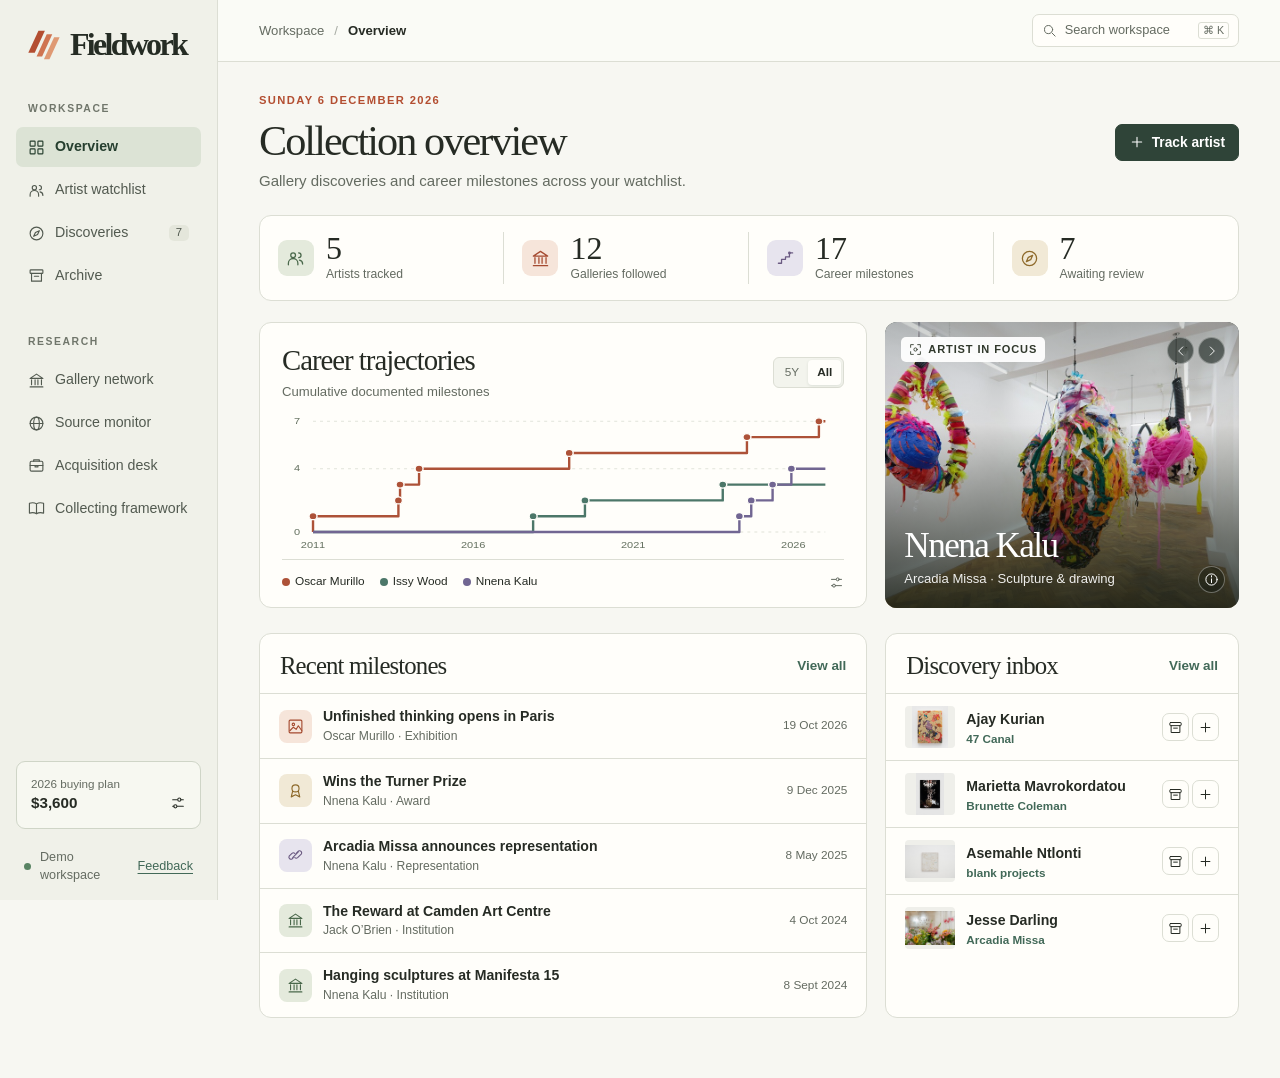
==== commit 36dae515: "Publish the full Fieldwork interface with a browser-local sample workspace" ====
--- a/index.html
+++ b/index.html
@@ -1 +1,41 @@
-<!doctype html><html lang="en"><head><meta charset="utf-8"><meta name="viewport" content="width=device-width,initial-scale=1"><title>Discovery inbox · Fieldwork</title><link rel="stylesheet" href="fieldwork.css"><link rel="stylesheet" href="demo.css"><script defer src="demo.js"></script></head><body><a class="skip" href="#main">Skip to inbox</a><aside><a class="logo" href="./">◩ Fieldwork</a><nav aria-label="Workspace"><p class="eyebrow">Collection</p><button data-view="inbox">Discovery inbox</button><button data-view="following">Following</button><button data-view="archive">Archive</button><p class="eyebrow">Research</p><a href="artists.html">Artist directory</a><a href="gallery-programmes-2018-2020.html">Gallery audit</a><a href="https://github.com/mtjdotcom/fieldwork-demo/issues/new">Give feedback ↗</a></nav></aside><main id="main"><p class="eyebrow">Public preview</p><h1>Discovery inbox</h1><p id="intro"></p><p class="local">Your choices are saved in this browser.</p><div role="status" id="notice"></div><section class="samples" aria-label="Artists"><article class="sample panel" data-id="oscar-murillo"><a class="art" href="https://www.carlosishikawa.com/artists/oscarmurillo/"><img src="./images/oscar-murillo.jpg" alt="Oscar Murillo, Capsule 07. Installation view at Haus der Kunst, Munich, 2017."></a><div class="info"><p class="eyebrow">Painting &amp; installation</p><h2>Oscar Murillo</h2><p class="from">Surfaced by <a href="https://www.carlosishikawa.com/">Carlos/Ishikawa</a></p><p class="caption">Oscar Murillo, Capsule 07. Installation view at Haus der Kunst, Munich, 2017.</p><details><summary>Credit and source</summary><small>Photograph by Maximilian Geuter, via Carlos/Ishikawa. <a href="https://www.carlosishikawa.com/artists/oscarmurillo/">View source</a></small></details><div class="choices"></div></div></article><article class="sample panel" data-id="issy-wood"><a class="art" href="https://goldsmithscca.art/exhibition/issy-wood/"><img src="./images/issy-wood.jpg" alt="Issy Wood, All The Rage. Installation view at Goldsmiths CCA, London, 2019."></a><div class="info"><p class="eyebrow">Painting</p><h2>Issy Wood</h2><p class="from">Surfaced by <a href="https://www.carlosishikawa.com/">Carlos/Ishikawa</a></p><p class="caption">Issy Wood, All The Rage. Installation view at Goldsmiths CCA, London, 2019.</p><details><summary>Credit and source</summary><small>Photograph © Mark Blower. Courtesy of the artist and Carlos/Ishikawa, London. <a href="https://goldsmithscca.art/exhibition/issy-wood/">View source</a></small></details><div class="choices"></div></div></article><article class="sample panel" data-id="jesse-darling"><a class="art" href="https://arcadiamissa.com/the-great-near/"><img src="./images/jesse-darling.jpg" alt="Jesse Darling, The Great Near. Installation view at Arcadia Missa, London, 2016."></a><div class="info"><p class="eyebrow">Sculpture &amp; installation</p><h2>Jesse Darling</h2><p class="from">Surfaced by <a href="https://arcadiamissa.com/">Arcadia Missa</a></p><p class="caption">Jesse Darling, The Great Near. Installation view at Arcadia Missa, London, 2016.</p><details><summary>Credit and source</summary><small>Image from the Arcadia Missa exhibition archive. <a href="https://arcadiamissa.com/the-great-near/">View source</a></small></details><div class="choices"></div></div></article><article class="sample panel" data-id="nnena-kalu"><a class="art" href="https://actionspace.org/exhibition/nnena-kalu-nnena-kalu-at-arcadia-missa/"><img src="./images/nnena-kalu.jpg" alt="Nnena Kalu. Installation view at Arcadia Missa, London, 2024."></a><div class="info"><p class="eyebrow">Sculpture &amp; drawing</p><h2>Nnena Kalu</h2><p class="from">Surfaced by <a href="https://arcadiamissa.com/">Arcadia Missa</a></p><p class="caption">Nnena Kalu. Installation view at Arcadia Missa, London, 2024.</p><details><summary>Credit and source</summary><small>Photograph by Tom Carter. Courtesy of the artist, ActionSpace and Arcadia Missa, London. <a href="https://actionspace.org/exhibition/nnena-kalu-nnena-kalu-at-arcadia-missa/">View source</a></small></details><div class="choices"></div></div></article><article class="sample panel" data-id="nat-faulkner"><a class="art" href="https://camdenartcentre.org/whats-on/nat-faulkner"><img src="./images/nat-faulkner.jpg" alt="Nat Faulkner, Strong water. Installation view at Camden Art Centre, London, 2026."></a><div class="info"><p class="eyebrow">Photography &amp; sculpture</p><h2>Nat Faulkner</h2><p class="from">Surfaced by <a href="https://www.brunettecoleman.com/">Brunette Coleman</a></p><p class="caption">Nat Faulkner, Strong water. Installation view at Camden Art Centre, London, 2026.</p><details><summary>Credit and source</summary><small>Photograph by Rob Harris, via Camden Art Centre. <a href="https://camdenartcentre.org/whats-on/nat-faulkner">View source</a></small></details><div class="choices"></div></div></article></section><p id="empty" hidden></p></main></body></html>+<!doctype html>
+<html lang="en">
+  <head>
+    <meta charset="utf-8" />
+    <meta name="viewport" content="width=device-width,initial-scale=1" />
+    <meta name="theme-color" content="#f7f7f2" />
+    <title>Fieldwork — Collector workspace</title>
+    <link rel="stylesheet" href="./style.css" />
+    <link rel="stylesheet" href="./worksheet.css" />
+    <link rel="stylesheet" href="./profile.css" />
+    <link rel="stylesheet" href="./discoveries.css" />
+    <link
+      rel="icon"
+      href="data:image/svg+xml,%3Csvg xmlns='http://www.w3.org/2000/svg' viewBox='0 0 40 40'%3E%3Crect width='40' height='40' rx='8' fill='%23bf5336'/%3E%3Cpath d='m8 29 8-20h7l-8 20zm10 0 8-20h6l-8 20z' fill='white'/%3E%3C/svg%3E"
+    />
+    <script defer src="./demo-projection.js"></script>
+    <script defer src="./demo-api.js"></script>
+    <script defer src="./worksheet.js"></script>
+    <script defer src="./profile.js"></script>
+    <script defer src="./gallery-tiers.js"></script>
+    <script defer src="./network.js"></script>
+    <script defer src="./discovery-order.js"></script>
+    <script defer src="./discovery-views.js"></script>
+    <script defer src="./discoveries.js"></script>
+    <script defer src="./app.js"></script>
+  </head>
+  <body>
+    <a class="skip" href="#main">Skip to content</a>
+    <div id="app"><main class="loading">Opening Fieldwork…</main></div>
+    <dialog id="dialog">
+      <header>
+        <h2></h2>
+        <button class="icon-btn" aria-label="Close dialog" id="dialog-close">
+          ×
+        </button>
+      </header>
+      <div id="dialog-body"></div>
+    </dialog>
+    <div id="toast" role="status" aria-live="polite"></div>
+  </body>
+</html>
--- a/style.css
+++ b/style.css
@@ -0,0 +1,1528 @@
+:root {
+  --paper: #f7f7f2;
+  --panel: #fffefa;
+  --ink: #262b24;
+  --muted: #646b61;
+  --line: #dcded4;
+  --accent: #b34e31;
+  --accent-light: #f6e8de;
+  --green: #426958;
+  --serif: "Instrument Serif", "Iowan Old Style", Baskerville, Georgia, serif;
+  --sans:
+    "DM Sans", -apple-system, BlinkMacSystemFont, "Segoe UI", Arial, sans-serif;
+  --side: 218px;
+  --radius: 12px;
+}
+* {
+  box-sizing: border-box;
+}
+body {
+  margin: 0;
+  font-family: var(--sans);
+  background: var(--paper);
+  color: var(--ink);
+  font-size: 16px;
+  line-height: 1.48;
+  -webkit-font-smoothing: antialiased;
+}
+button,
+input,
+textarea,
+select {
+  font: inherit;
+  color: inherit;
+}
+button,
+select,
+summary {
+  cursor: pointer;
+}
+button {
+  border: 0;
+  background: none;
+  padding: 0;
+}
+a {
+  color: var(--green);
+  text-underline-offset: 3px;
+}
+button:focus-visible,
+a:focus-visible,
+input:focus-visible,
+select:focus-visible,
+textarea:focus-visible,
+summary:focus-visible {
+  outline: 3px solid #ad6235;
+  outline-offset: 3px;
+}
+svg {
+  vertical-align: middle;
+  flex-shrink: 0;
+}
+h1,
+h2,
+h3,
+h4,
+p {
+  margin: 0;
+}
+h1,
+h2,
+h3 {
+  font-weight: 500;
+}
+button:disabled {
+  opacity: 0.45;
+  cursor: not-allowed;
+}
+h1,
+h2,
+.serif {
+  font-family: var(--serif);
+}
+h1 {
+  font-size: clamp(2.5rem, 3.3vw, 3.65rem);
+  line-height: 1.08;
+  letter-spacing: -0.046em;
+}
+h2 {
+  font-size: 1.8rem;
+  line-height: 1.15;
+  letter-spacing: -0.035em;
+}
+h3 {
+  font-size: 1.04rem;
+  font-weight: 650;
+}
+small,
+.small {
+  font-size: 0.81rem;
+}
+.muted,
+.sub {
+  color: var(--muted);
+}
+.eyebrow,
+.overline {
+  font-size: 0.7rem;
+  letter-spacing: 0.125em;
+  text-transform: uppercase;
+  font-weight: 720;
+  color: var(--muted);
+}
+.icon {
+  width: 1.14em;
+  height: 1.14em;
+}
+.skip {
+  position: fixed;
+  left: -1000px;
+  top: 0;
+  z-index: 50;
+  background: white;
+  padding: 12px;
+}
+.skip:focus {
+  left: 0;
+}
+.loading {
+  padding: 15vh 15vw;
+  font-family: var(--serif);
+  font-size: 2rem;
+}
+.sidebar {
+  position: fixed;
+  inset: 0 auto 0 0;
+  width: var(--side);
+  background: #f0f1e9;
+  border-right: 1px solid var(--line);
+  display: flex;
+  flex-direction: column;
+  padding: 0 16px 15px;
+  z-index: 12;
+}
+.brand {
+  height: 88px;
+  display: flex;
+  align-items: center;
+  gap: 10px;
+  padding: 0 11px;
+  color: #252c24;
+  text-decoration: none;
+}
+.brand b {
+  font: 600 2rem/1 var(--serif);
+  letter-spacing: -0.085em;
+}
+.brand-art {
+  width: 33px;
+  height: 35px;
+  color: var(--accent);
+}
+.navset {
+  display: grid;
+  gap: 3px;
+  margin-bottom: 25px;
+}
+.nav-head {
+  font-size: 0.65rem;
+  letter-spacing: 0.15em;
+  font-weight: 700;
+  text-transform: uppercase;
+  color: #70766b;
+  margin: 13px 12px 8px;
+}
+.navitem {
+  width: 100%;
+  padding: 10px 12px;
+  border-radius: 7px;
+  display: flex;
+  align-items: center;
+  gap: 10px;
+  text-align: left;
+  font-size: 0.888rem;
+  font-weight: 530;
+  color: #525a50;
+  line-height: 1.4;
+}
+.navitem:hover {
+  background: #e6e9df;
+}
+.navitem.active {
+  background: #dce3d5;
+  color: #263f2f;
+  font-weight: 680;
+}
+.navitem .count {
+  font-size: 0.71rem;
+  min-width: 20px;
+  background: #e4e6db;
+  border-radius: 5px;
+  margin-left: auto;
+  text-align: center;
+  padding: 0 4px;
+}
+.side-bottom {
+  margin-top: auto;
+}
+.planbtn {
+  border: 1px solid #cfd5c7;
+  border-radius: 9px;
+  width: 100%;
+  background: #f7f8f1;
+  padding: 13px 14px;
+  display: grid;
+  grid-template-columns: 1fr auto;
+  align-items: center;
+  text-align: left;
+}
+.planbtn small {
+  font-size: 0.73rem;
+  color: var(--muted);
+  grid-column: 1/-1;
+}
+.planbtn strong {
+  font-weight: 630;
+  font-size: 0.95rem;
+}
+.planbtn:hover {
+  border-color: var(--green);
+}
+.local {
+  display: flex;
+  align-items: center;
+  gap: 9px;
+  font-size: 0.79rem;
+  color: var(--muted);
+  padding: 19px 8px 0;
+}
+.dot {
+  display: inline-block;
+  width: 7px;
+  height: 7px;
+  border-radius: 50%;
+  background: #598463;
+  flex-shrink: 0;
+}
+.local svg {
+  margin-left: auto;
+}
+.shell {
+  margin-left: var(--side);
+  min-height: 100vh;
+}
+.topbar {
+  height: 62px;
+  border-bottom: 1px solid var(--line);
+  display: flex;
+  align-items: center;
+  justify-content: space-between;
+  padding: 0 clamp(22px, 3.2vw, 52px);
+  background: #fafbf6;
+}
+.crumb,
+.topright,
+.row,
+.inline {
+  display: flex;
+  align-items: center;
+  gap: 10px;
+}
+.crumb {
+  font-size: 0.82rem;
+  color: var(--muted);
+}
+.crumb b {
+  color: var(--ink);
+  font-weight: 570;
+}
+.crumb .slash {
+  opacity: 0.55;
+}
+.search-trigger {
+  display: flex;
+  align-items: center;
+  gap: 8px;
+  font-size: 0.8rem;
+  color: var(--muted);
+  background: var(--panel);
+  border: 1px solid var(--line);
+  border-radius: 7px;
+  padding: 6px 9px;
+}
+.search-trigger kbd {
+  font: inherit;
+  font-size: 0.67rem;
+  border: 1px solid var(--line);
+  border-radius: 3px;
+  padding: 0 4px;
+  margin-left: 20px;
+}
+.mobile-menu {
+  display: none;
+}
+.page {
+  max-width: 1690px;
+  margin: 0 auto;
+  padding: 30px clamp(22px, 3.2vw, 52px) 60px;
+}
+.pagehead {
+  display: flex;
+  justify-content: space-between;
+  gap: 20px;
+  align-items: center;
+  margin-bottom: 23px;
+}
+.pagehead p {
+  margin-top: 7px;
+  color: var(--muted);
+  font-size: 0.94rem;
+}
+.pagehead .overline {
+  margin-bottom: 9px;
+  color: var(--accent);
+}
+.btn,
+.icon-btn {
+  display: inline-flex;
+  align-items: center;
+  justify-content: center;
+  gap: 7px;
+  border: 1px solid var(--line);
+  border-radius: 7px;
+  padding: 8px 13px;
+  font-size: 0.86rem;
+  line-height: 1.4;
+  font-weight: 590;
+  white-space: nowrap;
+  background: var(--panel);
+  text-decoration: none;
+  color: var(--ink);
+}
+.btn:hover,
+.icon-btn:hover {
+  border-color: #9aa593;
+  background: #f2f3eb;
+}
+.btn.primary {
+  background: #2f4438;
+  color: white;
+  border-color: #2f4438;
+}
+.btn.primary:hover {
+  background: #21382a;
+}
+.btn.sm {
+  padding: 5px 9px;
+  font-size: 0.78rem;
+}
+.btn.flat {
+  background: none;
+}
+.icon-btn {
+  padding: 6px;
+  min-width: 32px;
+  min-height: 32px;
+  background: none;
+}
+.text-btn {
+  font-size: 0.84rem;
+  font-weight: 620;
+  color: var(--green);
+  display: inline-flex;
+  align-items: center;
+  gap: 5px;
+}
+.text-btn:hover,
+.name-btn:hover {
+  text-decoration: underline;
+  text-underline-offset: 3px;
+}
+.stats {
+  display: grid;
+  grid-template-columns: repeat(4, minmax(0, 1fr));
+  border: 1px solid var(--line);
+  border-radius: var(--radius);
+  background: var(--panel);
+  padding: 16px 0;
+  margin-bottom: 21px;
+}
+.metric {
+  position: relative;
+  text-align: left;
+  padding: 0 18px;
+  display: grid;
+  grid-template-columns: auto 1fr;
+  align-items: center;
+  gap: 12px;
+  border-right: 1px solid var(--line);
+}
+.metric:last-child {
+  border: 0;
+}
+.metric:hover b {
+  color: var(--accent);
+}
+.stat-symbol,
+.event-symbol {
+  height: 36px;
+  width: 36px;
+  border-radius: 9px;
+  display: grid;
+  place-items: center;
+}
+.stat-symbol.clay,
+.tone-exhibition,
+.tone-market {
+  background: #f6e5da;
+  color: #a54a30;
+}
+.stat-symbol.sage,
+.tone-institution {
+  background: #e4eadc;
+  color: #4a684b;
+}
+.stat-symbol.lilac,
+.tone-representation {
+  background: #e7e4ee;
+  color: #6b5a82;
+}
+.stat-symbol.sand,
+.tone-award {
+  background: #f1e9d6;
+  color: #8e6a2b;
+}
+.metric b {
+  font-family: var(--serif);
+  font-size: 2rem;
+  line-height: 1;
+  font-weight: 500;
+  display: block;
+}
+.metric small {
+  font-size: 0.76rem;
+  color: var(--muted);
+  white-space: nowrap;
+  display: block;
+  margin-top: 2px;
+}
+.panel {
+  border: 1px solid var(--line);
+  background: var(--panel);
+  border-radius: var(--radius);
+  overflow: hidden;
+}
+.hero-grid {
+  display: grid;
+  grid-template-columns: minmax(0, 1.72fr) minmax(245px, 1fr);
+  gap: 18px;
+  margin-bottom: 25px;
+}
+.chart-panel {
+  padding: 21px 22px 13px;
+  display: flex;
+  flex-direction: column;
+}
+.panel-heading,
+.section-head,
+.spread {
+  display: flex;
+  justify-content: space-between;
+  align-items: center;
+  gap: 12px;
+}
+.section-head {
+  margin-bottom: 13px;
+}
+.panel-heading p {
+  font-size: 0.82rem;
+  margin-top: 4px;
+  color: var(--muted);
+}
+.segment {
+  border: 1px solid var(--line);
+  padding: 2px;
+  background: #f3f4ed;
+  display: inline-flex;
+  border-radius: 6px;
+  flex-shrink: 0;
+}
+.segment button {
+  font-size: 0.74rem;
+  padding: 4px 9px;
+  border-radius: 4px;
+  color: var(--muted);
+}
+.segment button.active {
+  background: var(--panel);
+  box-shadow: 0 1px 3px #273c291c;
+  color: var(--ink);
+  font-weight: 650;
+}
+.chart-box {
+  position: relative;
+  flex: 1;
+  min-height: 144px;
+  margin-top: 8px;
+}
+.chart-box > svg {
+  width: 100%;
+  height: 100%;
+  min-height: 145px;
+  display: block;
+  position: absolute;
+  inset: 0;
+  overflow: visible;
+}
+.chart-legend {
+  border-top: 1px solid var(--line);
+  margin-top: 6px;
+  padding-top: 10px;
+  display: flex;
+  flex-wrap: wrap;
+  align-items: center;
+  gap: 7px 15px;
+  min-height: 33px;
+}
+.legend-btn {
+  font-size: 0.74rem;
+  display: flex;
+  align-items: center;
+  gap: 5px;
+}
+.legend-btn i {
+  border-radius: 50%;
+  width: 8px;
+  height: 8px;
+  background: var(--series);
+}
+.legend-btn.off {
+  color: #797e75;
+}
+.legend-btn.off i {
+  background: none;
+  border: 1px solid var(--series);
+}
+.chart-manage {
+  margin-left: auto;
+  color: var(--muted);
+}
+.chart-tip {
+  position: absolute;
+  z-index: 2;
+  max-width: 240px;
+  font-size: 0.78rem;
+  padding: 7px 10px;
+  border-radius: 5px;
+  background: var(--ink);
+  color: white;
+  pointer-events: none;
+  box-shadow: 0 4px 15px #262b241c;
+}
+.chart-tip[hidden] {
+  display: none;
+}
+.focus-card {
+  position: relative;
+  min-height: 281px;
+  isolation: isolate;
+  overflow: hidden;
+  border-radius: var(--radius);
+  background: #303b31;
+  color: white;
+}
+.focus-card img {
+  position: absolute;
+  inset: 0;
+  height: 100%;
+  width: 100%;
+  object-fit: cover;
+  z-index: -2;
+}
+.focus-card:after {
+  content: "";
+  position: absolute;
+  inset: 0;
+  background: linear-gradient(
+    180deg,
+    #12201835,
+    transparent 36%,
+    #10180fcc 100%
+  );
+  z-index: -1;
+}
+.focus-label {
+  position: absolute;
+  top: 15px;
+  left: 16px;
+  display: inline-flex;
+  align-items: center;
+  gap: 6px;
+  border-radius: 5px;
+  padding: 4px 8px;
+  background: #fffffff0;
+  color: #31392c;
+  font-size: 0.69rem;
+  letter-spacing: 0.08em;
+  text-transform: uppercase;
+  font-weight: 700;
+}
+.focus-controls {
+  position: absolute;
+  right: 14px;
+  top: 15px;
+  display: flex;
+  gap: 4px;
+}
+.focus-controls button,
+.focus-info {
+  height: 27px;
+  width: 27px;
+  border-radius: 50%;
+  color: white;
+  display: grid;
+  place-items: center;
+  background: #212a25a6;
+  border: 1px solid #ffffff55;
+}
+.focus-info {
+  position: absolute;
+  right: 14px;
+  bottom: 15px;
+  background: #10180f69;
+}
+.focus-body {
+  position: absolute;
+  bottom: 19px;
+  left: 19px;
+  right: 46px;
+  text-align: left;
+  color: white;
+}
+.focus-body strong {
+  display: block;
+  font-family: var(--serif);
+  font-size: 2.2rem;
+  letter-spacing: -0.045em;
+  font-weight: 500;
+  line-height: 1.1;
+}
+.focus-body span {
+  font-size: 0.82rem;
+  opacity: 0.92;
+  display: block;
+  margin-top: 4px;
+}
+.overview-lower {
+  display: grid;
+  grid-template-columns: minmax(0, 1.72fr) minmax(245px, 1fr);
+  gap: 18px;
+}
+.section-card > header,
+.list-panel > header {
+  padding: 18px 20px 13px;
+}
+.section-card > header h2,
+.list-panel > header h2 {
+  font-size: 1.55rem;
+}
+.items {
+  list-style: none;
+  margin: 0;
+  padding: 0;
+}
+.event-row,
+.candidate-row {
+  display: flex;
+  width: 100%;
+  align-items: center;
+  gap: 11px;
+  text-align: left;
+  border-top: 1px solid var(--line);
+  padding: 12px 19px;
+}
+.event-row:hover,
+.candidate-row:hover {
+  background: #f4f5ee;
+}
+.event-symbol {
+  width: 33px;
+  height: 33px;
+  flex: none;
+  border-radius: 8px;
+}
+.event-row .copy,
+.candidate-row .copy {
+  min-width: 0;
+  flex: 1;
+}
+.event-row strong,
+.candidate-row strong {
+  font-size: 0.88rem;
+  font-weight: 620;
+  display: block;
+}
+.event-row .copy small,
+.candidate-row .copy small {
+  display: block;
+  font-size: 0.76rem;
+  color: var(--muted);
+  margin-top: 1px;
+}
+.date-meta {
+  font-size: 0.74rem;
+  white-space: nowrap;
+  color: var(--muted);
+}
+.artist-initial {
+  height: 34px;
+  width: 34px;
+  display: grid;
+  place-items: center;
+  border: 1px solid #ccd3c4;
+  border-radius: 50%;
+  background: #e8ece3;
+  font-family: var(--serif);
+  font-size: 0.97rem;
+  font-style: italic;
+  flex-shrink: 0;
+}
+.pill {
+  font-family: var(--sans);
+  font-size: 0.72rem;
+  font-weight: 600;
+  display: inline-flex;
+  align-items: center;
+  gap: 5px;
+  padding: 3px 8px;
+  border-radius: 6px;
+  background: #edf0e6;
+  color: #4d634b;
+  white-space: nowrap;
+  letter-spacing: 0;
+}
+.pill.warm {
+  background: var(--accent-light);
+  color: #93472f;
+}
+.pill.quiet {
+  background: #efefe9;
+  color: #666c60;
+}
+.pill.error,
+.pill.blocked {
+  background: #f8e7df;
+  color: #914533;
+}
+.pill.checking,
+.pill.changed {
+  background: #f4ecd6;
+  color: #785e2f;
+}
+.empty {
+  padding: 24px;
+  color: var(--muted);
+  font-size: 0.9rem;
+}
+.toolbar {
+  display: flex;
+  gap: 10px;
+  flex-wrap: wrap;
+  margin: 0 0 16px;
+  align-items: center;
+}
+.searchbox {
+  display: inline-flex;
+  align-items: center;
+  gap: 8px;
+  border: 1px solid var(--line);
+  background: var(--panel);
+  border-radius: 7px;
+  padding: 0 10px;
+  color: var(--muted);
+}
+.searchbox input {
+  background: none;
+  border: 0;
+  outline: none;
+  min-width: 120px;
+  width: 100%;
+  padding: 8px 0;
+}
+.toolbar input,
+.toolbar select {
+  font-size: 0.85rem;
+}
+.toolbar select,
+select.control {
+  border: 1px solid var(--line);
+  background: var(--panel);
+  border-radius: 7px;
+  padding: 8px 28px 8px 10px;
+}
+.result-count {
+  font-size: 0.81rem;
+  color: var(--muted);
+  margin-left: auto;
+}
+.table-wrap {
+  overflow: auto;
+}
+.data-table {
+  border-collapse: collapse;
+  width: 100%;
+  text-align: left;
+  font-size: 0.88rem;
+}
+.data-table th {
+  font-size: 0.68rem;
+  font-weight: 650;
+  color: var(--muted);
+  letter-spacing: 0.08em;
+  text-transform: uppercase;
+  background: #f3f4ed;
+}
+.data-table th,
+.data-table td {
+  padding: 12px 16px;
+  border-bottom: 1px solid var(--line);
+}
+.data-table tbody tr:last-child td {
+  border: 0;
+}
+.name-btn {
+  font-weight: 650;
+  text-align: left;
+}
+.arow {
+  display: flex;
+  align-items: center;
+  gap: 11px;
+}
+.thumb {
+  width: 47px;
+  height: 44px;
+  object-fit: cover;
+  border-radius: 6px;
+}
+.cell-sub {
+  display: block;
+  color: var(--muted);
+  font-size: 0.77rem;
+}
+.grid-cards {
+  display: grid;
+  grid-template-columns: repeat(auto-fit, minmax(min(255px, 100%), 1fr));
+  gap: 14px;
+}
+.gallery-card {
+  padding: 19px;
+  display: flex;
+  flex-direction: column;
+  gap: 13px;
+}
+.gallery-card h3 {
+  font: 500 1.55rem/1.16 var(--serif);
+  letter-spacing: -0.035em;
+}
+.gallery-card p {
+  font-size: 0.87rem;
+}
+.gallery-card footer {
+  display: flex;
+  align-items: center;
+  justify-content: space-between;
+  gap: 9px;
+  border-top: 1px solid var(--line);
+  padding-top: 11px;
+  margin-top: auto;
+  font-size: 0.78rem;
+  color: var(--muted);
+}
+.loc {
+  display: flex;
+  align-items: center;
+  gap: 4px;
+  font-size: 0.79rem;
+  color: var(--muted);
+}
+.gallery-title {
+  text-align: left;
+}
+.gt-card-stat {
+  color: var(--green);
+  font-variant-numeric: tabular-nums;
+}
+.gt-panel .gt-metrics {
+  display: grid;
+  grid-template-columns: repeat(3, minmax(0, 1fr));
+  gap: 12px;
+  padding: 14px 0;
+  margin: 9px 0;
+  border-block: 1px solid var(--line);
+}
+.gt-metrics dt,
+.gt-metrics small {
+  display: block;
+  color: var(--muted);
+  font-size: .85rem;
+}
+.gt-metrics dd {
+  margin: 3px 0;
+  font: 500 1.55rem var(--serif);
+  color: var(--green);
+}
+.gt-evidence-heading, .gt-method h3 {
+  margin: 18px 0 8px;
+}
+.gt-method p + p, .gt-panel p + p {
+  margin-top: 8px;
+}
+.gt-rule-table {
+  width: 100%;
+  border-collapse: collapse;
+  margin: 10px 0;
+  font-size: .9rem;
+}
+.gt-rule-table caption, .gt-rule-table th, .gt-rule-table td {
+  text-align: left;
+  vertical-align: top;
+  padding: 7px 8px 7px 0;
+}
+.gt-rule-table th, .gt-rule-table td {
+  border-bottom: 1px solid var(--line);
+}
+.gt-rule-table caption {
+  color: var(--muted);
+}
+.gt-year, .gt-missing {
+  padding: 9px 0;
+  border-top: 1px solid var(--line);
+}
+.gt-missing, .gt-audit-line, .gt-edit-actions, .gt-links {
+  display: flex;
+  flex-wrap: wrap;
+  align-items: baseline;
+  gap: 6px 12px;
+}
+.gt-missing, .gt-edit-actions { justify-content: space-between; }
+.gt-year summary, .gt-edit-artist summary {
+  font-weight: 600;
+  overflow-wrap: anywhere;
+}
+.gt-year[open] summary, .gt-edit-artist[open] > summary, .gt-editor-intro {
+  margin-bottom: 12px;
+}
+.gt-entries { list-style: none; padding: 0; margin: 9px 0; }
+.gt-entry { padding: 8px 0; overflow-wrap: anywhere; }
+.gt-entry > strong, .gt-entry > span { display: block; }
+.gt-events { padding-left: 18px; font-size: .88rem; }
+.gt-edit-artist, .gt-outcome {
+  padding: 12px;
+  margin: 10px 0;
+  min-width: 0;
+  border: 1px solid var(--line);
+  border-radius: 8px;
+}
+.gt-outcome { background: var(--paper); }
+.gt-outcome legend { font-weight: 600; padding-inline: 4px; }
+.gt-edit-actions, .gt-outcome > button { margin-top: 10px; }
+[data-tier-error] { margin-top: 12px; }
+@media (max-width: 500px) {
+  .gt-panel .gt-metrics { grid-template-columns: 1fr; gap: 9px; }
+  .gt-metrics > div { display: grid; grid-template-columns: 1fr auto; align-items: baseline; gap: 0 8px; }
+  .gt-metrics small { grid-column: 1 / -1; }
+  .gt-edit-artist, .gt-outcome { padding: 10px; }
+}
+.source-list .source-row {
+  padding: 14px 17px;
+  border-bottom: 1px solid var(--line);
+  display: flex;
+  align-items: center;
+  gap: 14px;
+}
+.source-row:last-child {
+  border: 0;
+}
+.source-copy {
+  min-width: 0;
+  flex: 1;
+}
+.source-copy strong {
+  display: block;
+  font-size: 0.9rem;
+}
+.source-copy .small {
+  display: block;
+  color: var(--muted);
+  overflow-wrap: anywhere;
+}
+.section-space {
+  margin-top: 24px;
+}
+.review-item {
+  padding: 15px 18px;
+  border-top: 1px solid var(--line);
+}
+.review-item p {
+  font-size: 0.89rem;
+  color: var(--muted);
+  margin: 6px 0 12px;
+}
+.link {
+  display: inline-flex;
+  align-items: center;
+  gap: 4px;
+  font-size: 0.82rem;
+  overflow-wrap: anywhere;
+}
+.wrap {
+  flex-wrap: wrap;
+}
+.detail-top {
+  display: flex;
+  gap: 18px;
+  align-items: center;
+  margin: 1px 0 21px;
+}
+.detail-top img {
+  height: 86px;
+  width: 110px;
+  object-fit: cover;
+  border-radius: 7px;
+}
+.detail-section {
+  border-top: 1px solid var(--line);
+  padding: 17px 0;
+  display: grid;
+  gap: 9px;
+}
+.detail-section h3 {
+  font: 500 1.45rem/1.15 var(--serif);
+  letter-spacing: -0.025em;
+}
+.detail-section p,
+.prose p {
+  font-size: 0.91rem;
+}
+.detail-section:last-child {
+  padding-bottom: 0;
+}
+.timeline-item {
+  position: relative;
+  border-left: 2px solid #d9dfd2;
+  padding: 2px 0 13px 14px;
+  margin-left: 4px;
+}
+.timeline-item::before {
+  content: "";
+  border-radius: 50%;
+  background: var(--green);
+  width: 8px;
+  height: 8px;
+  position: absolute;
+  left: -5px;
+  top: 9px;
+}
+.timeline-item b {
+  display: block;
+  font-size: 0.9rem;
+}
+.timeline-item p {
+  font-size: 0.84rem;
+  color: var(--muted);
+}
+.stage-grid {
+  display: grid;
+  grid-template-columns: repeat(2, minmax(0, 1fr));
+  gap: 9px;
+}
+.evidence {
+  border: 1px solid var(--line);
+  background: #f5f6ef;
+  border-radius: 7px;
+  padding: 10px 12px;
+}
+.evidence b {
+  font-size: 0.8rem;
+  display: block;
+  margin-bottom: 2px;
+}
+.evidence p {
+  font-size: 0.83rem;
+  color: var(--muted);
+}
+.prose {
+  padding: 21px;
+}
+.prose h2 {
+  font-size: 1.55rem;
+}
+.prose p {
+  color: var(--muted);
+  margin-top: 6px;
+  max-width: 76ch;
+}
+.prose .source-foot {
+  font-size: 0.8rem;
+  margin-top: 12px;
+}
+.framework-grid {
+  display: grid;
+  grid-template-columns: repeat(2, minmax(0, 1fr));
+  gap: 14px;
+}
+.wide {
+  grid-column: 1/-1;
+}
+.framework-table {
+  min-width: 580px;
+}
+.framework-table td {
+  font-size: 0.83rem;
+}
+.panel-note {
+  font-size: 0.82rem;
+  color: var(--muted);
+  padding: 12px 16px;
+}
+dialog {
+  border: 1px solid #cdd3c6;
+  border-radius: 13px;
+  background: var(--panel);
+  color: var(--ink);
+  width: min(640px, calc(100% - 24px));
+  padding: 0;
+  max-height: 88dvh;
+  box-shadow: 0 18px 90px #1623163b;
+}
+dialog::backdrop {
+  background: #1723176b;
+  backdrop-filter: blur(2px);
+}
+dialog > header {
+  position: sticky;
+  top: 0;
+  z-index: 2;
+  display: flex;
+  align-items: center;
+  justify-content: space-between;
+  padding: 16px 21px;
+  border-bottom: 1px solid var(--line);
+  background: var(--panel);
+}
+dialog > header h2 {
+  font-size: 1.65rem;
+}
+#dialog-body {
+  padding: 20px 22px;
+}
+body.modal-open {
+  overflow: hidden;
+}
+.form-grid {
+  display: grid;
+  grid-template-columns: 1fr 1fr;
+  gap: 14px;
+}
+.field {
+  display: grid;
+  gap: 5px;
+  align-content: start;
+  font-size: 0.85rem;
+  font-weight: 600;
+}
+.field input,
+.field select,
+.field textarea,
+.dialog-search {
+  padding: 8px 10px;
+  border: 1px solid #cdd3c7;
+  border-radius: 6px;
+  background: white;
+  width: 100%;
+  font-family: var(--sans);
+  font-size: 0.91rem;
+  font-weight: 400;
+}
+.field textarea {
+  resize: vertical;
+  min-height: 76px;
+}
+.field small {
+  font-size: 0.74rem;
+  font-weight: 400;
+  color: var(--muted);
+}
+.span-full {
+  grid-column: 1/-1;
+}
+.actions {
+  display: flex;
+  gap: 8px;
+  align-items: center;
+  flex-wrap: wrap;
+  margin-top: 17px;
+}
+.checkline {
+  display: flex;
+  align-items: center;
+  gap: 8px;
+  font-size: 0.87rem;
+}
+.hintbox {
+  padding: 12px 14px;
+  border-left: 3px solid #b0bda8;
+  background: #f0f3e9;
+  color: #4e5e4d;
+  font-size: 0.83rem;
+}
+.search-results {
+  display: grid;
+  gap: 3px;
+  margin-top: 14px;
+}
+.search-hit {
+  text-align: left;
+  padding: 9px 10px;
+  border-radius: 5px;
+}
+.search-hit:hover {
+  background: #eef0e7;
+}
+.search-hit small {
+  margin-left: 9px;
+  color: var(--muted);
+}
+#toast {
+  position: fixed;
+  bottom: 20px;
+  left: 50%;
+  transform: translateX(-50%);
+  background: #29392e;
+  color: #fff;
+  padding: 10px 18px;
+  border-radius: 8px;
+  z-index: 50;
+  font-size: 0.875rem;
+  max-width: 90vw;
+  box-shadow: 0 4px 25px #22301f22;
+}
+#toast:empty {
+  display: none;
+}
+.scrim {
+  display: none;
+}
+.quiet-text {
+  color: var(--muted);
+  font-size: 0.83rem;
+}
+@media (min-width: 1500px) {
+  :root {
+    --side: 240px;
+  }
+  .hero-grid,
+  .overview-lower {
+    grid-template-columns: 1.8fr 1fr;
+  }
+  .focus-card {
+    min-height: 315px;
+  }
+  .metric {
+    padding: 0 25px;
+  }
+  .stats {
+    padding: 21px 0;
+  }
+}
+@media (max-width: 1180px) {
+  :root {
+    --side: 192px;
+  }
+  .sidebar {
+    padding-left: 11px;
+    padding-right: 11px;
+  }
+  .page {
+    padding-left: 24px;
+    padding-right: 24px;
+  }
+  .metric {
+    gap: 8px;
+    padding: 0 12px;
+  }
+  .hero-grid,
+  .overview-lower {
+    grid-template-columns: minmax(0, 1.48fr) minmax(215px, 1fr);
+    gap: 14px;
+  }
+  .chart-panel {
+    padding: 17px 16px 12px;
+  }
+  .metric small {
+    font-size: 0.71rem;
+  }
+  .stat-symbol {
+    width: 31px;
+    height: 31px;
+  }
+  .source-row {
+    flex-wrap: wrap;
+  }
+}
+@media (max-width: 930px) {
+  :root {
+    --side: 174px;
+  }
+  .sidebar {
+    padding: 0 8px 10px;
+  }
+  .brand {
+    gap: 6px;
+  }
+  .brand b {
+    font-size: 1.8rem;
+  }
+  .navitem {
+    font-size: 0.81rem;
+    padding: 9px;
+  }
+  .hero-grid {
+    grid-template-columns: minmax(0, 1.45fr) minmax(185px, 1fr);
+  }
+  .stat-symbol {
+    display: none;
+  }
+  .stats {
+    padding: 13px 0;
+  }
+  .page {
+    padding: 23px 18px 45px;
+  }
+  .topbar {
+    padding: 0 18px;
+  }
+  .panel-heading h2 {
+    font-size: 1.5rem;
+  }
+  .chart-legend {
+    gap: 7px;
+  }
+  .chart-panel {
+    padding: 14px;
+  }
+  .focus-card {
+    min-height: 255px;
+  }
+  .overview-lower {
+    grid-template-columns: 1fr;
+  }
+  .overview-lower .section-card:last-child .candidate-row:nth-of-type(n + 4) {
+    display: none;
+  }
+  .event-row {
+    padding: 11px 15px;
+  }
+}
+@media (max-width: 730px) {
+  :root {
+    --side: 0px;
+  }
+  .sidebar {
+    width: 227px;
+    transform: translateX(-101%);
+    transition: transform 0.16s ease;
+  }
+  .navopen .sidebar {
+    transform: translateX(0);
+  }
+  .navopen .scrim {
+    display: block;
+    position: fixed;
+    inset: 0;
+    background: #17231766;
+    z-index: 11;
+  }
+  .mobile-menu {
+    display: inline-flex;
+  }
+  .topbar {
+    height: 53px;
+  }
+  .page {
+    padding: 23px 15px 42px;
+  }
+  .pagehead {
+    margin-bottom: 16px;
+    align-items: center;
+  }
+  .pagehead h1 {
+    font-size: 2.48rem;
+  }
+  .pagehead p {
+    font-size: 0.85rem;
+    max-width: 37ch;
+  }
+  .pagehead .overline {
+    font-size: 0.62rem;
+  }
+  .pagehead .btn {
+    font-size: 0.79rem;
+    padding: 7px 9px;
+  }
+  .search-trigger span,
+  .search-trigger kbd {
+    display: none;
+  }
+  .search-trigger {
+    padding: 7px;
+  }
+  .hero-grid,
+  .overview-lower {
+    grid-template-columns: 1fr;
+  }
+  .focus-card {
+    min-height: 206px;
+  }
+  .chart-panel {
+    min-height: 252px;
+  }
+  .stats {
+    margin-bottom: 14px;
+  }
+  .metric {
+    padding: 0 10px;
+  }
+  .metric b {
+    font-size: 1.6rem;
+  }
+  .metric small {
+    font-size: 0.66rem;
+    white-space: normal;
+  }
+  .hero-grid {
+    gap: 13px;
+    margin-bottom: 17px;
+  }
+  .overview-lower {
+    gap: 13px;
+  }
+  .framework-grid,
+  .stage-grid {
+    grid-template-columns: 1fr;
+  }
+  .result-count {
+    margin-left: 0;
+  }
+  .section-head h2,
+  .section-card > header h2 {
+    font-size: 1.42rem;
+  }
+  .table-wrap .data-table td,
+  .data-table th {
+    padding: 9px 11px;
+  }
+  .date-meta {
+    font-size: 0.68rem;
+  }
+  .form-grid {
+    grid-template-columns: 1fr;
+  }
+  .source-row {
+    gap: 8px;
+  }
+  .source-row > .btn {
+    margin-left: 0;
+  }
+  .crumb {
+    gap: 7px;
+  }
+  .detail-top {
+    align-items: flex-start;
+  }
+  .detail-top img {
+    width: 62px;
+    height: 64px;
+  }
+  #dialog-body {
+    padding: 16px;
+  }
+  .toolbar select {
+    max-width: 100%;
+  }
+}
+@media (prefers-reduced-motion: reduce) {
+  * {
+    transition: none !important;
+    scroll-behavior: auto !important;
+  }
+}
+[hidden] {
+  display: none !important;
+}
+.mobile-menu.icon-btn {
+  display: none;
+}
+@media (max-width: 730px) {
+  .mobile-menu.icon-btn {
+    display: inline-flex;
+  }
+}
+.sidebar nav {
+  overflow-y: auto;
+  overscroll-behavior: contain;
+}
+@media (max-height: 730px) and (min-width: 731px) {
+  .brand {
+    height: 62px;
+    flex-shrink: 0;
+  }
+  .navset {
+    margin-bottom: 12px;
+  }
+  .navitem {
+    padding-top: 7px;
+    padding-bottom: 7px;
+  }
+}
--- a/worksheet.css
+++ b/worksheet.css
@@ -0,0 +1,78 @@
+.ws-page {display:grid;gap:22px}
+.ws-page .panel {margin:0}
+.ws-budget,.ws-records {padding:24px}
+.ws-heading,.ws-tools,.ws-work-head,.ws-card-footer,.ws-form-footer,.ws-comp-top {display:flex;align-items:center;justify-content:space-between;gap:12px}
+.ws-heading h2 {margin:5px 0 0;font-size:24px;line-height:1.16}
+.ws-tools {flex-wrap:wrap;justify-content:flex-end}
+.ws-budget select,.ws-comparison select,.ws-form select,.ws-form input,.ws-form textarea {font:inherit;color:inherit;background:var(--surface,#fff);border:1px solid var(--line,#d8ddd7);border-radius:5px;padding:9px 11px}
+.ws-budget select {font-size:13px}
+.ws-stats {display:grid;grid-template-columns:repeat(3,minmax(0,1fr));margin:24px 0 17px}
+.ws-stats>div+div {border-left:1px solid var(--line,#d8ddd7);padding-left:22px}
+.ws-stats span,.ws-row dt,.ws-scenarios span,.ws-caption,.ws-model p {font-size:12px;color:var(--muted,#5e6863)}
+.ws-stats strong {display:block;font-size:clamp(23px,3vw,38px);font-weight:550;letter-spacing:-.055em;line-height:1.3;font-variant-numeric:tabular-nums}
+.ws-meter {height:5px;border-radius:6px;background:#e5e9e4;overflow:hidden}
+.ws-meter i {display:block;background:#316950;height:100%}
+.ws-caption {line-height:1.5;margin:9px 0 0}
+.ws-card-grid {display:grid;grid-template-columns:repeat(auto-fit,minmax(min(100%,310px),1fr));gap:16px;margin-top:20px}
+.ws-work {border:1px solid var(--line,#d8ddd7);border-radius:7px;padding:18px;display:flex;flex-direction:column;min-width:0}
+.ws-work h3 {margin:15px 0 7px;font-size:22px;line-height:1.15;letter-spacing:-.035em}
+.ws-work .eyebrow {font-size:10px}
+.ws-work .pill {font-size:10px}
+.ws-edition {font-size:13px;line-height:1.5;margin:0;color:var(--muted,#5e6863);min-height:3em}
+.ws-row {display:grid;grid-template-columns:repeat(3,1fr);gap:10px;margin:18px 0}
+.ws-row dt {font-size:11px;line-height:1.4}
+.ws-row dd {margin:4px 0 0;font-size:17px;font-weight:600;font-variant-numeric:tabular-nums}
+.ws-card-footer {border-top:1px solid var(--line,#d8ddd7);margin-top:auto;padding-top:14px;font-size:12px}
+.ws-form,.ws-comparison {text-align:left}
+.ws-fields {display:grid;grid-template-columns:repeat(2,minmax(0,1fr));gap:12px 15px}
+.ws-fields .field {display:flex;flex-direction:column;align-items:stretch;gap:5px;min-width:0;margin:0}
+.ws-fields .field>span {font-size:12px;font-weight:600}
+.ws-fields :is(input,textarea,select) {min-width:0;width:100%;font-size:13px;box-sizing:border-box}
+.ws-fields textarea {resize:vertical}
+.ws-group,.ws-form-footer {margin-top:16px;border-top:1px solid var(--line,#d8ddd7)}
+.ws-group>summary {font-size:14px;font-weight:600;cursor:pointer;padding:12px 0}
+.ws-wide {grid-column:1/-1}
+.ws-wide.ws-caption {margin:0}
+.ws-model {border:1px solid var(--line,#d8ddd7);border-radius:6px;background:#f3f5f1;color:#23352d;padding:15px}
+.ws-model-header strong,.ws-model-header>span {display:block}
+.ws-model-header strong {font-size:25px;font-weight:580;letter-spacing:-.045em;margin:6px 0 2px}
+.ws-model-header>span {font-size:13px;font-weight:550}
+.ws-model p {line-height:1.5;margin:8px 0 0}
+.ws-scenarios {display:grid;grid-template-columns:repeat(3,1fr);gap:11px;margin:13px 0;border-top:1px solid #cfd8cc;padding-top:10px}
+.ws-scenarios b,.ws-scenarios small,.ws-compare-table small {display:block}
+.ws-scenarios small,.ws-compare-table small {font-size:11px;line-height:1.45;color:var(--muted,#5e6863);margin-top:3px}
+.ws-form-footer {padding-top:15px;justify-content:flex-end}
+.ws-error {color:#9d3030;font-size:13px}
+.ws-comp {padding:13px;border:1px solid var(--line,#d8ddd7);border-radius:6px;margin-bottom:12px}
+.ws-comp-top {margin-bottom:10px;font-size:13px}
+.ws-comp-top .btn {font-size:11px;padding:4px 8px}
+.ws-unknown {color:var(--muted,#69736d);font-size:.94em}
+.ws-compare-wrap {overflow:auto;margin-top:18px}
+.ws-compare-table {width:100%;border-collapse:collapse;table-layout:fixed}
+.ws-compare-table th,.ws-compare-table td {font-size:12px;line-height:1.5;text-align:left;vertical-align:top;overflow-wrap:anywhere;border-bottom:1px solid var(--line,#d8ddd7);padding:10px 9px}
+.ws-compare-table th {font-weight:600}
+.ws-compare-table thead {background:#f3f5f1;color:#25372e}
+.ws-compare-table th:first-child {width:24%}
+.ws-compare-table td>a,.ws-cmp-sale a {display:inline-block;font-size:11px}
+.ws-cmp-sale+.ws-cmp-sale {margin-top:8px}
+@media (max-width:650px) {
+  .ws-budget,.ws-records {padding:16px}
+  .ws-heading {align-items:flex-start;flex-wrap:wrap}
+  .ws-stats>div+div {padding-left:10px}
+  .ws-tools {justify-content:flex-start}
+  .ws-stats span {font-size:10px}
+  .ws-fields {gap:12px 10px}
+}
+@media (max-width:430px) {
+  .ws-fields {grid-template-columns:1fr}
+  .ws-work {padding:14px}
+  .ws-compare-table th,.ws-compare-table td {font-size:11px;padding:8px 5px}
+  .ws-row {gap:6px}
+}
+dialog:has(.ws-comparison) {width:min(860px,calc(100% - 24px))}
+.ws-art {margin:0 0 14px;position:relative;background:#efefe9;border-radius:5px;overflow:hidden}
+.ws-art img {display:block;width:100%;height:190px;padding:13px;object-fit:contain;box-sizing:border-box}
+.ws-art figcaption {padding:2px 9px 5px;text-align:right;font-size:9px;line-height:1.25;color:var(--muted)}
+.ws-art figcaption a {color:inherit}
+.ws-compare-table .ws-art {margin:0}
+.ws-compare-table .ws-art img {height:140px;padding:7px}
--- a/profile.css
+++ b/profile.css
@@ -0,0 +1,47 @@
+.pf-rubric>header{padding:20px 22px 14px}
+.pf-rubric>header p,.pf-reading header p{color:var(--muted);font-size:.91rem;margin-top:6px}
+.pf-rubric tbody th{color:var(--ink);background:var(--panel);text-transform:none;letter-spacing:0;font-size:.88rem}
+.pf-reading{margin-top:24px}
+.pf-intro{display:flex;align-items:flex-start;gap:16px}
+.pf-intro img{width:104px;aspect-ratio:1.1;object-fit:cover;border-radius:7px}
+.pf-intro p,.pf-pane p,.pf-editor p{font-size:.9rem}
+.pf-kicker,.pf-meta,.pf-verdict small{font-size:.78rem;color:var(--muted)}
+.pf-kicker{font-weight:620;margin-bottom:4px}
+.pf-links,.pf-status{display:flex;align-items:center;flex-wrap:wrap;gap:7px 13px}
+.pf-links{margin-top:6px}.pf-status{margin:14px 0 16px}
+.pf-tabs{display:flex;border-bottom:1px solid var(--line);gap:20px}
+.pf-tabs button{font-size:.86rem;color:var(--muted);padding:8px 0;border-bottom:2px solid transparent;white-space:nowrap}
+.pf-tabs .active{border-color:var(--accent);color:var(--ink);font-weight:650}
+.pf-pane{padding:17px 0 0}
+.pf-pane>.section-head h3,.pf-form>h3{font-family:var(--serif);font-size:1.45rem;letter-spacing:-.02em;font-weight:500}
+.pf-timeline{padding:0 0 0 7px;margin:8px 0 0;list-style:none}
+.pf-timeline li{position:relative;padding:0 0 14px 18px;border-left:1px solid #c7cfc1}
+.pf-timeline li::before{position:absolute;left:-4px;top:6px;content:"";background:var(--green);width:7px;height:7px;border-radius:50%}
+.pf-timeline li:last-child{border-color:transparent;padding-bottom:0}
+.pf-meta{display:flex;gap:8px;align-items:center}
+.pf-meta time{font-weight:630}
+.pf-meta span{border-left:1px solid var(--line);padding-left:8px}
+.pf-timeline h4,.pf-foot h4{font-size:.93rem;font-weight:650}
+.pf-timeline p{color:var(--muted);margin:3px 0 4px}
+.pf-verdict{border-left:3px solid #96a98c;background:#edf2e8;padding:11px 14px;border-radius:0 6px 6px 0;display:grid;gap:3px}
+.pf-verdict strong{font:500 1.4rem/1.2 var(--serif)}
+.pf-markers{margin:10px 0 0}
+.pf-markers>div{padding:10px 0;border-bottom:1px solid var(--line);display:grid;grid-template-columns:minmax(120px,30%) 1fr;align-items:start;gap:10px}
+.pf-markers dt{font-size:.86rem;font-weight:650}
+.pf-markers dd{margin:0}
+.pf-foot{margin-top:16px}
+.pf-foot p{margin-top:4px}
+.pf-lines{white-space:pre-line}
+.pf-form{display:grid;gap:13px}
+.pf-editor{padding:9px 12px 10px;border:1px solid var(--line);border-radius:7px}
+.pf-editor summary{font-weight:620;font-size:.89rem}
+.pf-editor[open]>p{color:var(--muted);margin:6px 0 10px}
+.pf-editor .field+.field{margin-top:8px}
+.pf-error{color:#a03e2a;font-size:.86rem}
+.pf-error:empty{display:none}
+.pf-form .actions{margin-top:0}
+@media(max-width:550px){
+ .pf-intro{gap:11px}.pf-intro img{width:66px}
+ .pf-markers>div{grid-template-columns:1fr;gap:2px}
+ .pf-rubric>header{padding:15px}.pf-rubric .data-table td,.pf-rubric .data-table th{white-space:normal}
+}
--- a/discoveries.css
+++ b/discoveries.css
@@ -0,0 +1,333 @@
+.dc-toolbar {
+  margin-bottom: 16px;
+}
+.dc-toolbar:has(+ .dc-mix) {
+  margin-bottom: 8px;
+}
+.dc-order {
+  display: inline-flex;
+  align-items: center;
+  gap: 6px;
+  color: var(--muted);
+  font-size: 0.85rem;
+}
+.dc-order select {
+  color: var(--ink);
+}
+.dc-learning,
+.dc-match-note {
+  color: var(--muted);
+  line-height: 1.45;
+}
+.dc-mix {
+  display: flex;
+  align-items: center;
+  flex-wrap: wrap;
+  gap: 8px 20px;
+  margin-bottom: 16px;
+  padding: 10px 14px;
+  border: 1px solid var(--line);
+  border-radius: 8px;
+  background: var(--panel);
+}
+.dc-mix-control {
+  display: flex;
+  align-items: center;
+  gap: 10px;
+  font-size: 0.92rem;
+}
+.dc-mix-control label {
+  font-weight: 600;
+}
+.dc-mix-control input {
+  width: clamp(80px, 10vw, 145px);
+  margin: 0;
+  min-height: 30px;
+  accent-color: var(--green);
+  cursor: pointer;
+}
+.dc-mix-control output {
+  color: var(--green);
+  font-variant-numeric: tabular-nums;
+  min-width: 4ch;
+}
+.dc-learning {
+  flex: 1 1 190px;
+  margin: 0;
+  font-size: 0.875rem;
+}
+.dc-match-note {
+  margin: 7px 0 0;
+  font-size: 0.82rem;
+  overflow-wrap: anywhere;
+}
+.dc-grid {
+  display: grid;
+  grid-template-columns: repeat(3, minmax(0, 1fr));
+  gap: 18px;
+}
+.dc-card {
+  min-width: 0;
+  display: flex;
+  flex-direction: column;
+  background: var(--panel);
+  border: 1px solid var(--line);
+  border-radius: var(--radius);
+  overflow: hidden;
+}
+.dc-works,
+.dc-unavailable {
+  width: 100%;
+  aspect-ratio: 1.65;
+  background: #e9ebe3;
+  border-bottom: 1px solid var(--line);
+}
+.dc-works {
+  display: grid;
+  gap: 3px;
+  flex: none;
+  min-height: 0;
+}
+.dc-count-1 {
+  grid-template-columns: 1fr;
+}
+.dc-count-2 {
+  grid-template-columns: 1fr 1fr;
+}
+.dc-count-3 {
+  grid-template-columns: 1.8fr 1fr;
+  grid-template-rows: minmax(0, 1fr) minmax(0, 1fr);
+}
+.dc-count-3 > :first-child {
+  grid-row: span 2;
+}
+.dc-tile {
+  position: relative;
+  display: block;
+  width: 100%;
+  height: 100%;
+  min-height: 0;
+  min-width: 0;
+  overflow: hidden;
+  background: #efefea;
+  cursor: zoom-in;
+}
+.dc-tile:focus-visible {
+  outline-offset: -3px;
+}
+.dc-tile img,
+.dc-strip img {
+  display: block;
+  width: 100%;
+  height: 100%;
+  object-fit: contain;
+}
+.dc-tile img {
+  position: absolute;
+  inset: 0;
+}
+.dc-tile:hover {
+  background: #e3e6dc;
+}
+.dc-unavailable {
+  display: flex;
+  flex-direction: column;
+  align-items: center;
+  justify-content: center;
+  gap: 5px;
+  color: var(--muted);
+  font-size: 0.84rem;
+}
+.dc-details {
+  padding: 15px 16px 11px;
+  flex: 1;
+}
+.dc-details h2 {
+  font-size: 1.55rem;
+  line-height: 1.18;
+  letter-spacing: -0.035em;
+  margin-bottom: 6px;
+}
+.dc-details h2 button,
+.dc-compact .copy button {
+  text-align: left;
+}
+.dc-details h2 button:hover,
+.dc-gallery button:hover,
+.dc-compact .copy button:hover {
+  text-decoration: underline;
+  text-underline-offset: 3px;
+}
+.dc-gallery {
+  display: flex;
+  align-items: baseline;
+  gap: 0.33rem;
+  flex-wrap: wrap;
+  font-size: 0.8rem;
+  line-height: 1.45;
+  color: var(--muted);
+}
+.dc-gallery button {
+  text-align: left;
+  color: var(--green);
+  font-weight: 570;
+}
+.dc-gallery svg {
+  align-self: center;
+}
+.dc-gallery > span {
+  white-space: nowrap;
+}
+.dc-actions {
+  display: grid;
+  grid-template-columns: repeat(2, minmax(0, 1fr));
+  gap: 8px;
+  padding: 0 16px 15px;
+}
+.dc-actions .btn {
+  min-height: 37px;
+}
+.dc-pager {
+  display: flex;
+  align-items: center;
+  justify-content: center;
+  gap: 16px;
+  padding-top: 22px;
+}
+.dc-pager span {
+  font-size: 0.84rem;
+  color: var(--muted);
+}
+.dc-viewer {
+  display: grid;
+  gap: 12px;
+}
+.dc-viewer figure {
+  margin: 0;
+}
+.dc-viewer figure > img {
+  display: block;
+  width: 100%;
+  max-height: 49dvh;
+  object-fit: contain;
+  background: #f0f1ea;
+  border-radius: 6px;
+}
+.dc-viewer figcaption {
+  margin-top: 10px;
+  font-size: 0.95rem;
+  overflow-wrap: anywhere;
+}
+.dc-viewer .dc-actions {
+  padding: 12px 0 0;
+  border-top: 1px solid var(--line);
+}
+.dc-evidence,
+.dc-strip {
+  display: flex;
+  align-items: center;
+  justify-content: space-between;
+  gap: 8px;
+  flex-wrap: wrap;
+}
+.dc-strip {
+  justify-content: flex-start;
+}
+.dc-strip button {
+  width: 51px;
+  height: 41px;
+  padding: 3px;
+  border-radius: 4px;
+  border: 1px solid var(--line);
+  background: #f0f1ea;
+}
+.dc-strip button[aria-pressed="true"] {
+  border: 2px solid var(--green);
+  padding: 2px;
+}
+.dc-strip span {
+  font-size: 0.8rem;
+  color: var(--muted);
+  margin-left: auto;
+}
+.dc-compact {
+  cursor: default;
+}
+.dc-compact .dc-thumb {
+  width: 50px;
+  height: 42px;
+  flex: none;
+  border-radius: 4px;
+}
+.dc-compact .dc-gallery {
+  font-size: 0.73rem;
+}
+.dc-compact .dc-gallery svg,
+.dc-compact .dc-gallery > span {
+  display: none;
+}
+.dc-compact-actions {
+  display: flex;
+  gap: 3px;
+}
+.dc-compact-actions .icon-btn {
+  min-width: 27px;
+  min-height: 28px;
+  padding: 4px;
+}
+#toast [data-dc-action="undo"] {
+  font-weight: 650;
+  color: white;
+  margin-left: 12px;
+  text-decoration: underline;
+  text-underline-offset: 3px;
+}
+@media (min-width: 1660px) {
+  .dc-grid {
+    grid-template-columns: repeat(4, minmax(0, 1fr));
+  }
+}
+@media (max-width: 1120px) {
+  .dc-grid {
+    grid-template-columns: repeat(2, minmax(0, 1fr));
+    gap: 14px;
+  }
+}
+@media (max-width: 565px) {
+  .dc-mix {
+    display: grid;
+    grid-template-columns: minmax(0, 1fr) auto;
+    gap: 4px 8px;
+    padding: 10px;
+  }
+  .dc-mix-control {
+    display: grid;
+    grid-template-columns: auto minmax(25px, 1fr) auto;
+    gap: 5px;
+  }
+  .dc-mix-control input {
+    width: 100%;
+    min-width: 0;
+  }
+  .dc-learning {
+    grid-column: 1 / -1;
+    grid-row: 2;
+  }
+  .dc-reshuffle {
+    padding: 7px 9px;
+    grid-column: 2;
+    grid-row: 1;
+  }
+  .dc-grid {
+    grid-template-columns: 1fr;
+  }
+  .dc-toolbar .searchbox {
+    width: 100%;
+  }
+  .dc-toolbar .result-count {
+    width: 100%;
+  }
+  .dc-actions .btn {
+    min-height: 42px;
+  }
+}
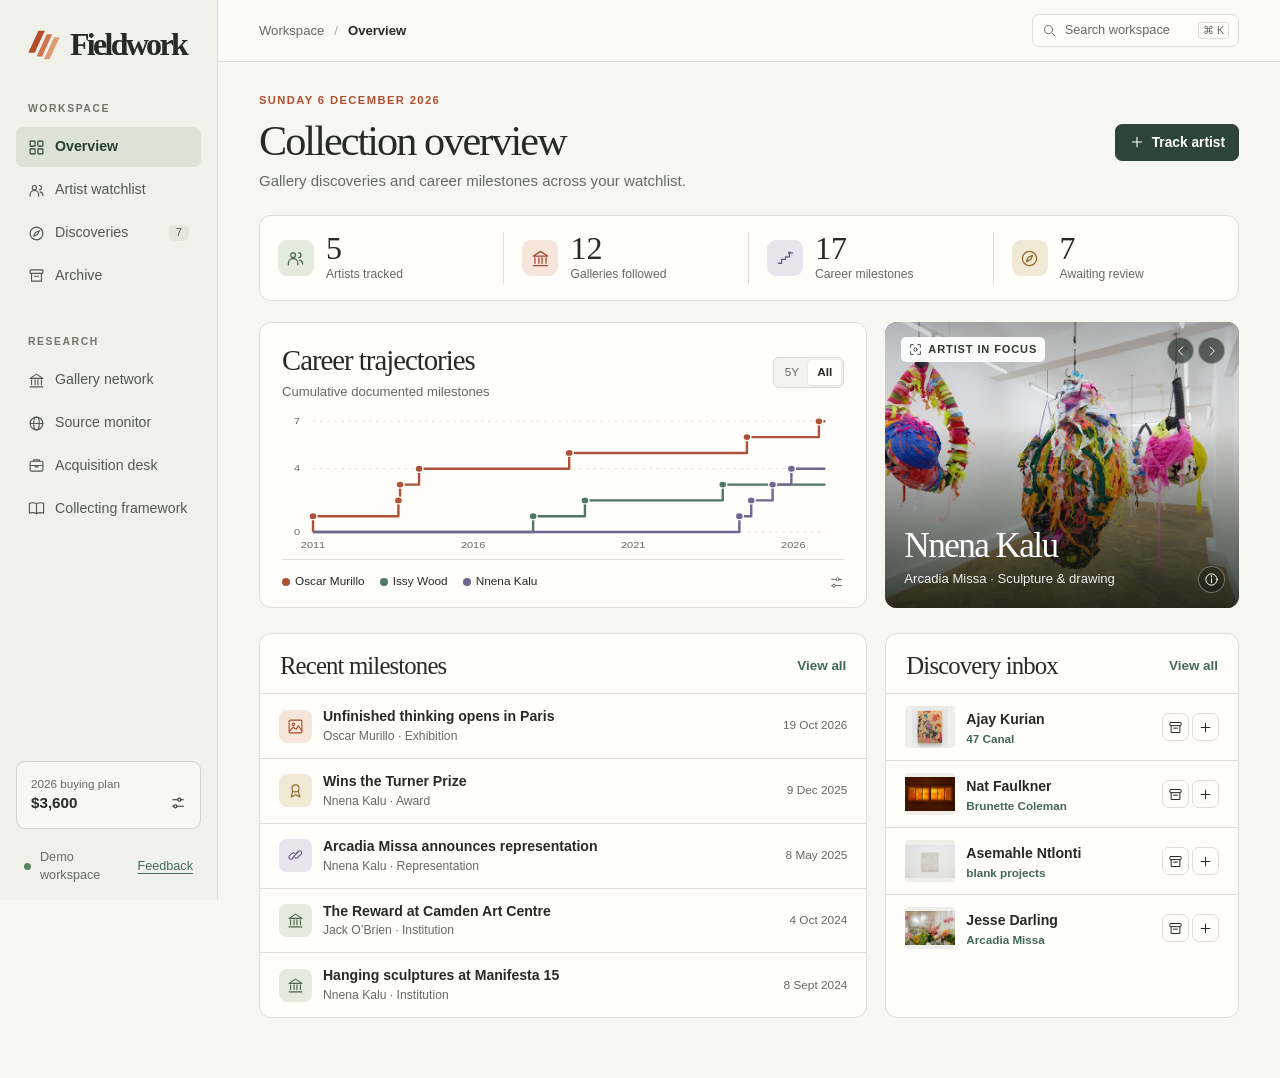
==== commit 7ea80201: "Sync the Fieldwork interface" ====
--- a/index.html
+++ b/index.html
@@ -13,6 +13,7 @@
       rel="icon"
       href="data:image/svg+xml,%3Csvg xmlns='http://www.w3.org/2000/svg' viewBox='0 0 40 40'%3E%3Crect width='40' height='40' rx='8' fill='%23bf5336'/%3E%3Cpath d='m8 29 8-20h7l-8 20zm10 0 8-20h6l-8 20z' fill='white'/%3E%3C/svg%3E"
     />
+    <!-- Public sample workspace -->
     <script defer src="./demo-projection.js"></script>
     <script defer src="./demo-api.js"></script>
     <script defer src="./worksheet.js"></script>
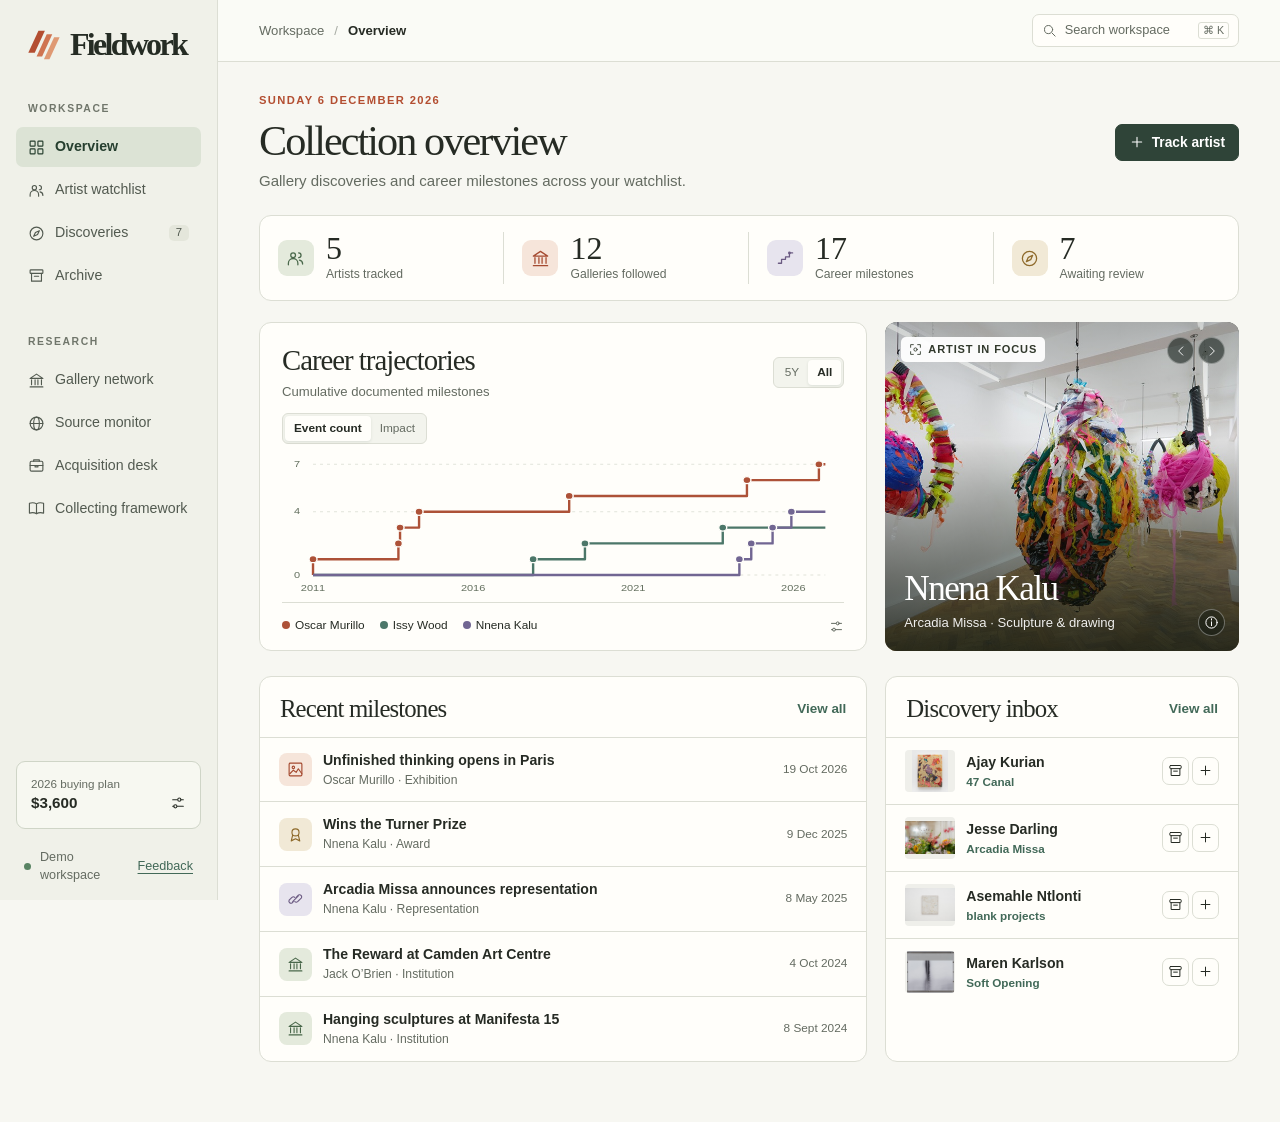
==== commit 5573d1ff: "Sync the Fieldwork interface" ====
--- a/index.html
+++ b/index.html
@@ -23,6 +23,7 @@
     <script defer src="./discovery-order.js"></script>
     <script defer src="./discovery-views.js"></script>
     <script defer src="./discoveries.js"></script>
+    <script defer src="./milestone-impact.js"></script>
     <script defer src="./app.js"></script>
   </head>
   <body>
--- a/style.css
+++ b/style.css
@@ -562,6 +562,92 @@
 .chart-tip[hidden] {
   display: none;
 }
+.chart-view {
+  align-self: flex-start;
+  margin-top: 12px;
+}
+.impact-plot {
+  flex: 0 1 auto;
+  min-height: 0;
+  max-height: 350px;
+  overflow-y: auto;
+  margin-block: 12px 5px;
+  font-size: 0.76rem;
+}
+.impact-years {
+  position: sticky;
+  top: 0;
+  z-index: 1;
+  height: 23px;
+  border-bottom: 1px solid var(--line);
+  background: var(--panel);
+  color: var(--muted);
+  font-variant-numeric: tabular-nums;
+}
+.impact-years span {
+  position: absolute;
+  transform: translateX(-50%);
+}
+.impact-lane {
+  padding: 7px 0 4px;
+  border-bottom: 1px solid var(--line);
+}
+.impact-lane strong {
+  display: block;
+  font-weight: 600;
+}
+.impact-lane p {
+  color: var(--muted);
+  margin: 4px 0;
+}
+.impact-dates {
+  position: relative;
+  background: linear-gradient(var(--line), var(--line)) center 12px / calc(100% - 30px) 1px no-repeat;
+}
+.impact-point {
+  position: absolute;
+  transform: translateX(-50%);
+  width: 24px;
+  height: 24px;
+  border-radius: 50%;
+  display: grid;
+  place-items: center;
+  padding: 0;
+}
+.impact-dot, .track-swatch {
+  display: inline-block;
+  width: var(--dot-size, 8px);
+  height: var(--dot-size, 8px);
+  background: var(--track-color, var(--muted));
+  border-radius: 50%;
+  flex: none;
+}
+.level-context { --dot-size: 6px; }
+.level-meaningful { --dot-size: 10px; }
+.level-major { --dot-size: 15px; }
+.level-career-defining { --dot-size: 20px; }
+.level-unclassified {
+  --dot-size: 9px;
+  background: var(--panel);
+  border: 2px dashed var(--track-color, var(--muted));
+}
+.impact-institutional { --track-color: #376c60; }
+.impact-gallery { --track-color: #b45835; }
+.impact-critical { --track-color: #785c8f; }
+.impact-market { --track-color: #396f9b; }
+.impact-other { --track-color: #67685c; }
+.impact-key > div {
+  display: flex;
+  flex-wrap: wrap;
+  align-items: center;
+  gap: 4px 10px;
+  margin-top: 5px;
+  font-size: 0.7rem;
+  color: var(--muted);
+}
+.impact-key b { color: var(--ink); }
+.impact-key span { display: inline-flex; align-items: center; gap: 4px; }
+.impact-artist-check { color: var(--muted); }
 .focus-card {
   position: relative;
   min-height: 281px;
